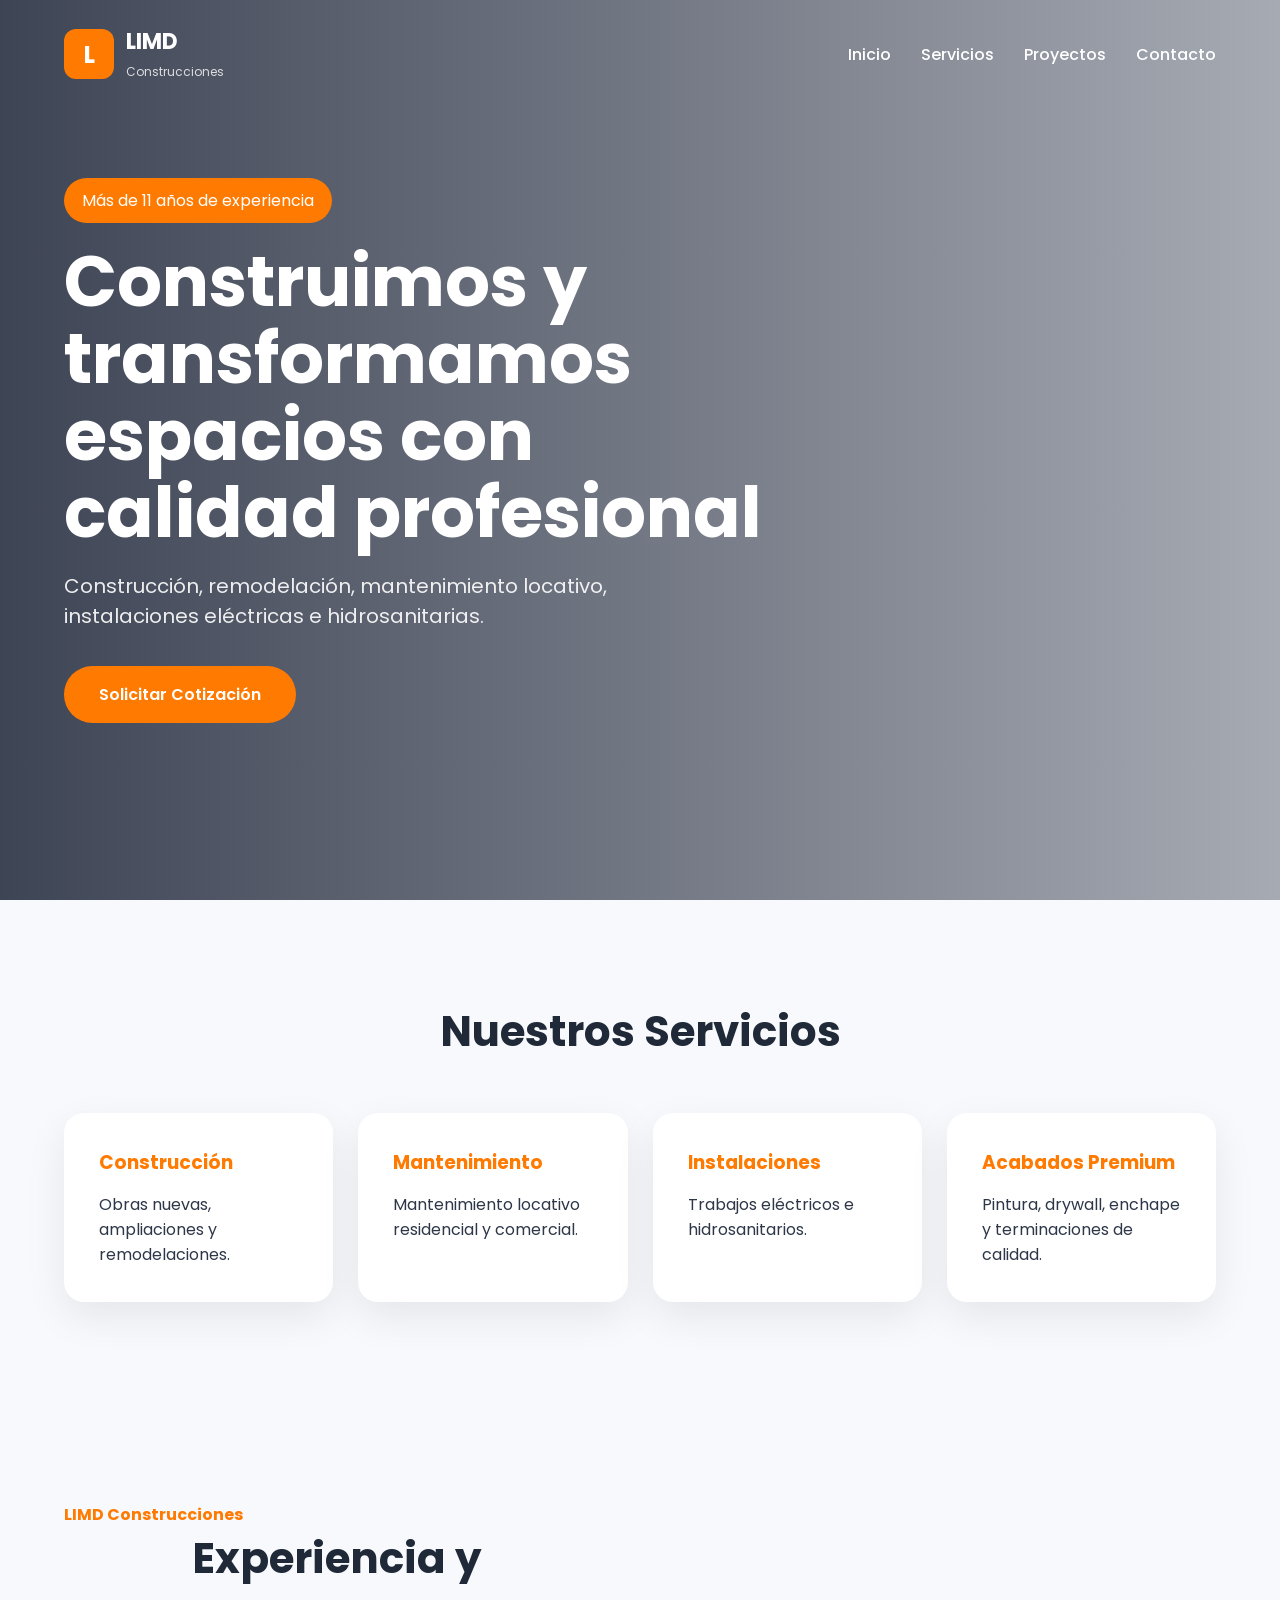
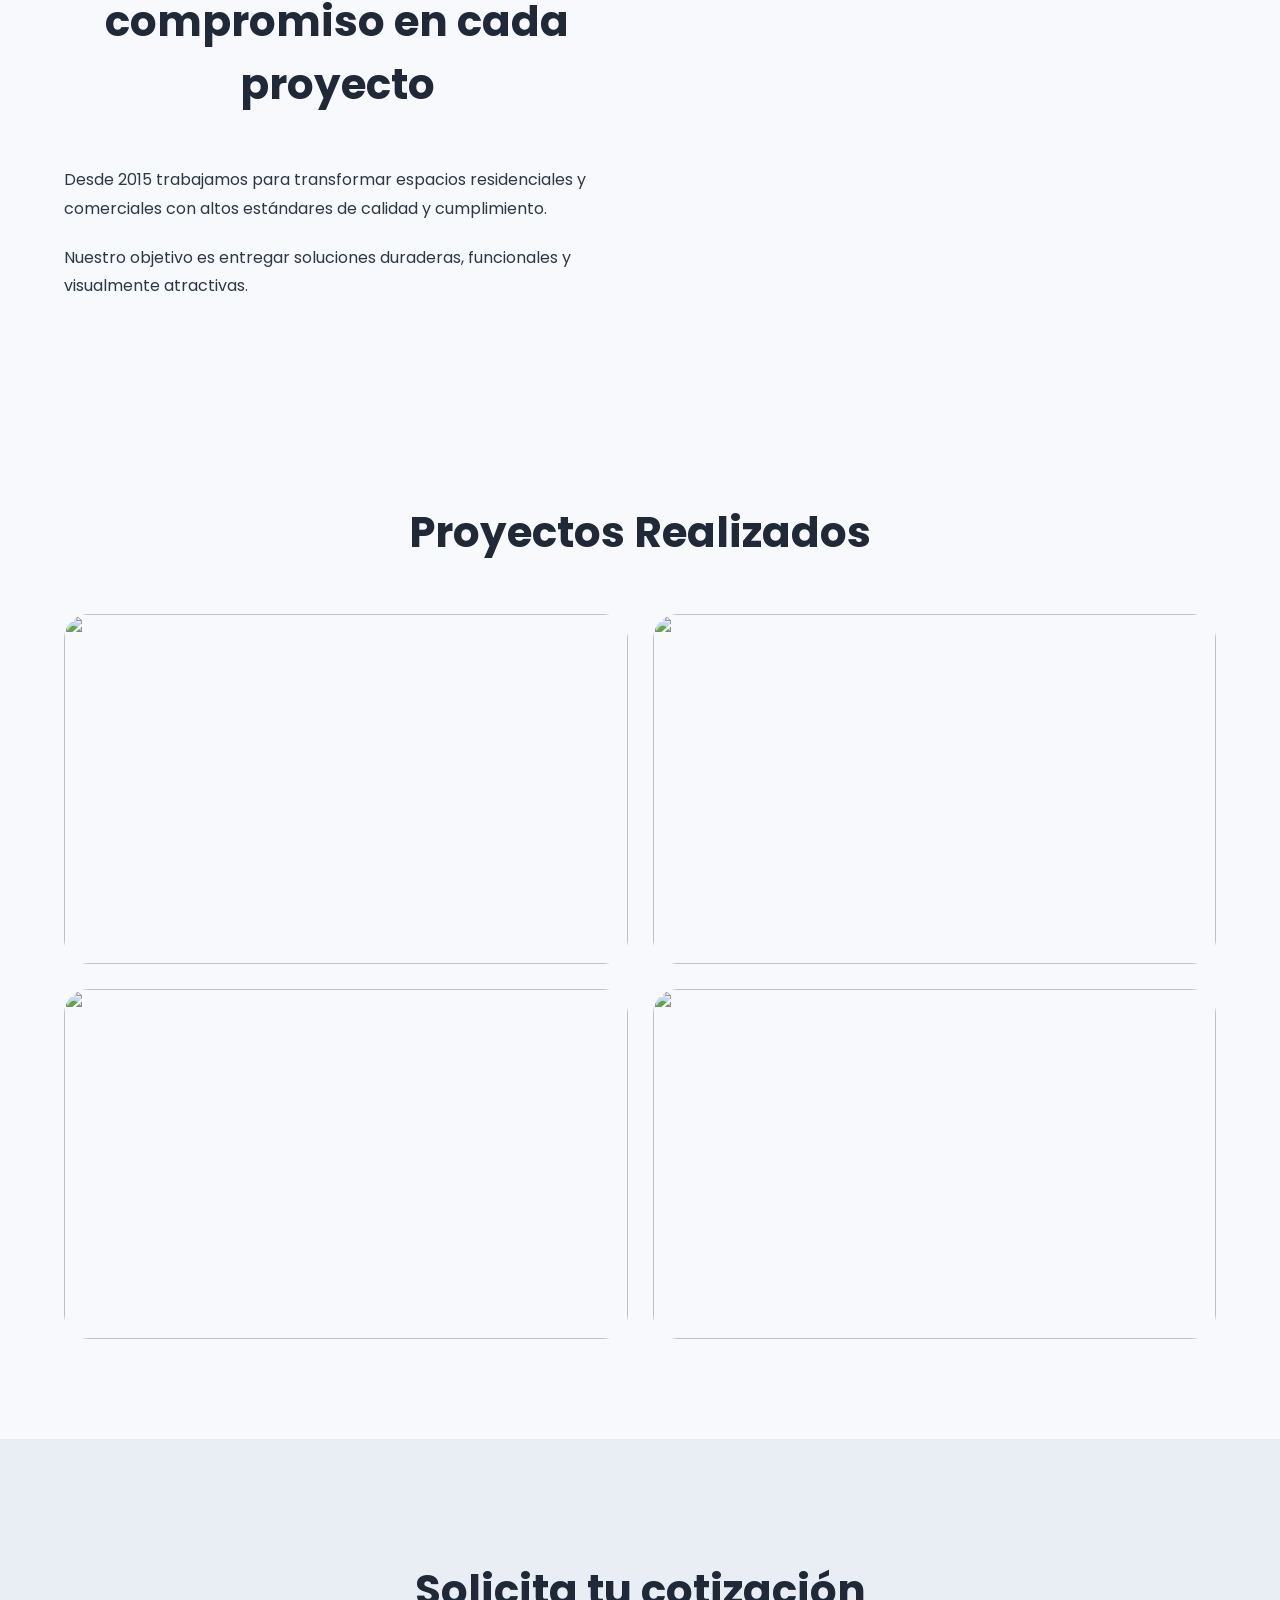
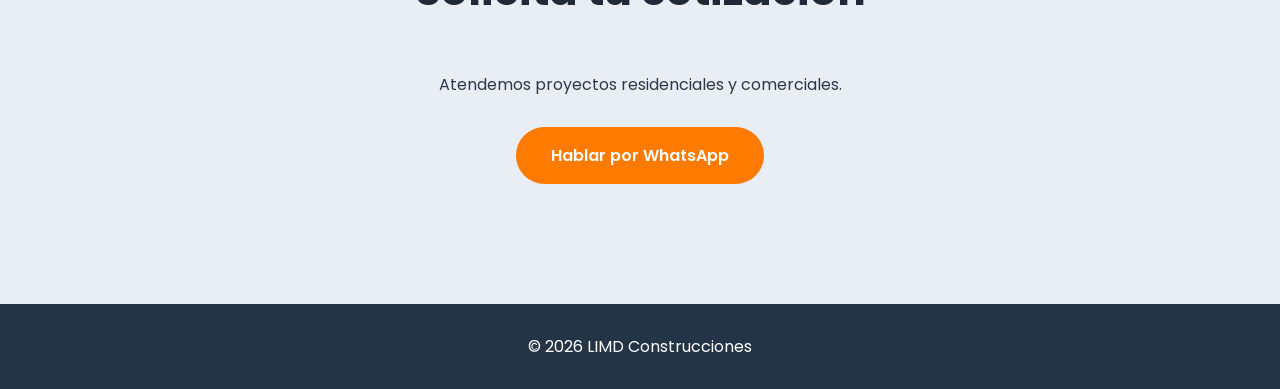
==== index.html @ 07c4c0ee "Actualizar index.html" ====
<!DOCTYPE html>
<html lang="es">
<head>
    <meta charset="UTF-8">
    <meta name="viewport" content="width=device-width, initial-scale=1.0">
    <title>LIMD Construcciones</title>

    <link rel="stylesheet" href="style.css">

    <link rel="preconnect" href="https://fonts.googleapis.com">
    <link href="https://fonts.googleapis.com/css2?family=Poppins:wght@300;400;500;600;700;800&display=swap" rel="stylesheet">
</head>

<body>

<header>
    <div class="container nav">

        <div class="logo">
            <div class="logo-icon">L</div>
            <div>
                <h3>LIMD</h3>
                <span>Construcciones</span>
            </div>
        </div>

        <nav>
            <a href="#inicio">Inicio</a>
            <a href="#servicios">Servicios</a>
            <a href="#proyectos">Proyectos</a>
            <a href="#contacto">Contacto</a>
        </nav>

    </div>
</header>

<section class="hero" id="inicio">

    <div class="overlay"></div>

    <div class="hero-content">

        <span class="badge">
            Más de 11 años de experiencia
        </span>

        <h1>
            Construimos y transformamos
            espacios con calidad profesional
        </h1>

        <p>
            Construcción, remodelación, mantenimiento locativo,
            instalaciones eléctricas e hidrosanitarias.
        </p>

        <div class="hero-buttons">
            <a href="https://wa.me/573138608226" class="btn">
                Solicitar Cotización
            </a>
        </div>

    </div>

</section>

<section class="services" id="servicios">

    <div class="container">

        <h2>Nuestros Servicios</h2>

        <div class="cards">

            <div class="card">
                <h3>Construcción</h3>
                <p>Obras nuevas, ampliaciones y remodelaciones.</p>
            </div>

            <div class="card">
                <h3>Mantenimiento</h3>
                <p>Mantenimiento locativo residencial y comercial.</p>
            </div>

            <div class="card">
                <h3>Instalaciones</h3>
                <p>Trabajos eléctricos e hidrosanitarios.</p>
            </div>

            <div class="card">
                <h3>Acabados Premium</h3>
                <p>Pintura, drywall, enchape y terminaciones de calidad.</p>
            </div>

        </div>

    </div>

</section>

<section class="about">

    <div class="container about-grid">

        <div>
            <span class="section-tag">LIMD Construcciones</span>

            <h2>Experiencia y compromiso en cada proyecto</h2>

            <p>
                Desde 2015 trabajamos para transformar espacios
                residenciales y comerciales con altos estándares
                de calidad y cumplimiento.
            </p>

            <p>
                Nuestro objetivo es entregar soluciones duraderas,
                funcionales y visualmente atractivas.
            </p>
        </div>

        <div class="about-image">
            <img src="https://images.unsplash.com/photo-1504307651254-35680f356dfd?q=80&w=1200" alt="">
        </div>

    </div>

</section>

<section class="gallery" id="proyectos">

    <div class="container">

        <h2>Proyectos Realizados</h2>

        <div class="gallery-grid">

            <img src="https://images.unsplash.com/photo-1512917774080-9991f1c4c750?q=80&w=1200">

            <img src="https://images.unsplash.com/photo-1600585154526-990dced4db0d?q=80&w=1200">

            <img src="https://images.unsplash.com/photo-1600607687939-ce8a6c25118c?q=80&w=1200">

            <img src="https://images.unsplash.com/photo-1600047509807-ba8f99dc2ddd?q=80&w=1200">

        </div>

    </div>

</section>

<section class="contact" id="contacto">

    <div class="container">

        <h2>Solicita tu cotización</h2>

        <p>Atendemos proyectos residenciales y comerciales.</p>

        <a href="https://wa.me/573138608226" class="btn">
            Hablar por WhatsApp
        </a>

    </div>

</section>

<footer>

    <div class="container">
        © 2026 LIMD Construcciones
    </div>

</footer>

</body>
</html>
---- style.css ----
*{
margin:0;
padding:0;
box-sizing:border-box;
font-family:'Poppins',sans-serif;
}

html{
scroll-behavior:smooth;
}

body{
background:#f7f9fc;
color:#2d3748;
}

.container{
width:90%;
max-width:1200px;
margin:auto;
}

header{
position:absolute;
width:100%;
top:0;
left:0;
z-index:1000;
padding:25px 0;
}

.nav{
display:flex;
justify-content:space-between;
align-items:center;
}

.logo{
display:flex;
align-items:center;
gap:12px;
color:white;
}

.logo-icon{
width:50px;
height:50px;
background:#ff7a00;
border-radius:12px;
display:flex;
align-items:center;
justify-content:center;
font-size:24px;
font-weight:700;
}

.logo h3{
font-size:22px;
}

.logo span{
font-size:12px;
opacity:.8;
}

nav{
display:flex;
gap:30px;
}

nav a{
color:white;
text-decoration:none;
font-weight:500;
}

.hero{
height:100vh;
background:url("https://images.unsplash.com/photo-1504307651254-35680f356dfd?q=80&w=1800");
background-size:cover;
background-position:center;
position:relative;
display:flex;
align-items:center;
}

.overlay{
position:absolute;
inset:0;
background:linear-gradient(
90deg,
rgba(15,23,42,.80),
rgba(15,23,42,.35)
);
}

.hero-content{
position:relative;
z-index:2;
width:90%;
max-width:1200px;
margin:auto;
color:white;
}

.badge{
background:#ff7a00;
padding:10px 18px;
border-radius:50px;
display:inline-block;
margin-bottom:20px;
}

.hero h1{
font-size:70px;
max-width:700px;
line-height:1.1;
margin-bottom:20px;
}

.hero p{
font-size:20px;
max-width:650px;
opacity:.9;
margin-bottom:35px;
}

.btn{
background:#ff7a00;
padding:16px 35px;
border-radius:50px;
text-decoration:none;
color:white;
font-weight:600;
display:inline-block;
transition:.3s;
}

.btn:hover{
transform:translateY(-3px);
}

.services,
.gallery,
.about{
padding:100px 0;
}

.services h2,
.gallery h2,
.about h2,
.contact h2{
font-size:42px;
text-align:center;
margin-bottom:50px;
color:#1f2937;
}

.cards{
display:grid;
grid-template-columns:repeat(4,1fr);
gap:25px;
}

.card{
background:white;
padding:35px;
border-radius:20px;
box-shadow:0 15px 40px rgba(0,0,0,.08);
}

.card h3{
margin-bottom:15px;
color:#ff7a00;
}

.about-grid{
display:grid;
grid-template-columns:1fr 1fr;
gap:60px;
align-items:center;
}

.section-tag{
color:#ff7a00;
font-weight:700;
}

.about p{
margin-top:20px;
line-height:1.8;
}

.about-image img{
width:100%;
border-radius:25px;
}

.gallery-grid{
display:grid;
grid-template-columns:repeat(2,1fr);
gap:25px;
}

.gallery-grid img{
width:100%;
height:350px;
object-fit:cover;
border-radius:25px;
}

.contact{
padding:120px 0;
background:#e9eef5;
text-align:center;
}

.contact p{
margin-bottom:30px;
}

footer{
background:#243447;
color:white;
padding:30px;
text-align:center;
}

@media(max-width:991px){

.hero h1{
font-size:48px;
}

.cards{
grid-template-columns:1fr 1fr;
}

.about-grid{
grid-template-columns:1fr;
}

}

@media(max-width:768px){

nav{
display:none;
}

.hero{
height:90vh;
}

.hero h1{
font-size:36px;
}

.hero p{
font-size:16px;
}

.cards{
grid-template-columns:1fr;
}

.gallery-grid{
grid-template-columns:1fr;
}

.gallery-grid img{
height:260px;
}

.services h2,
.gallery h2,
.about h2,
.contact h2{
font-size:30px;
}

}
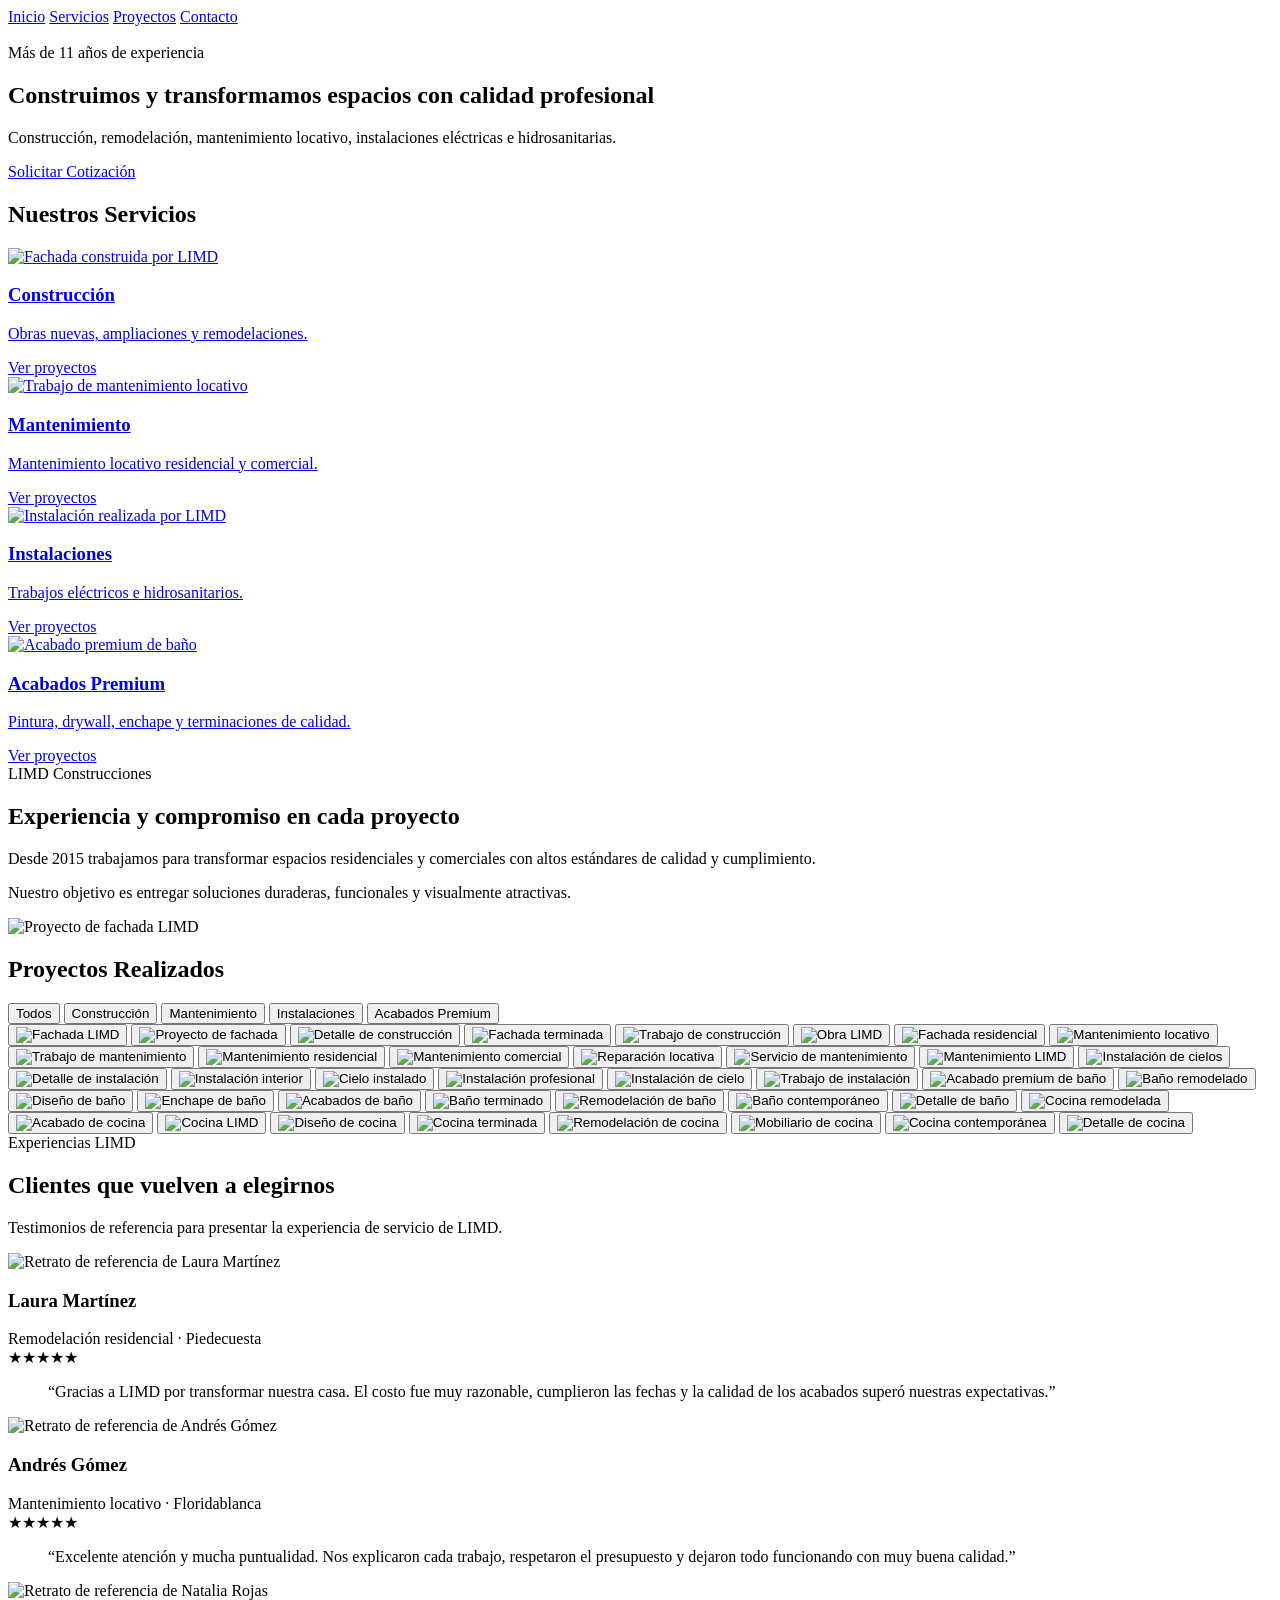
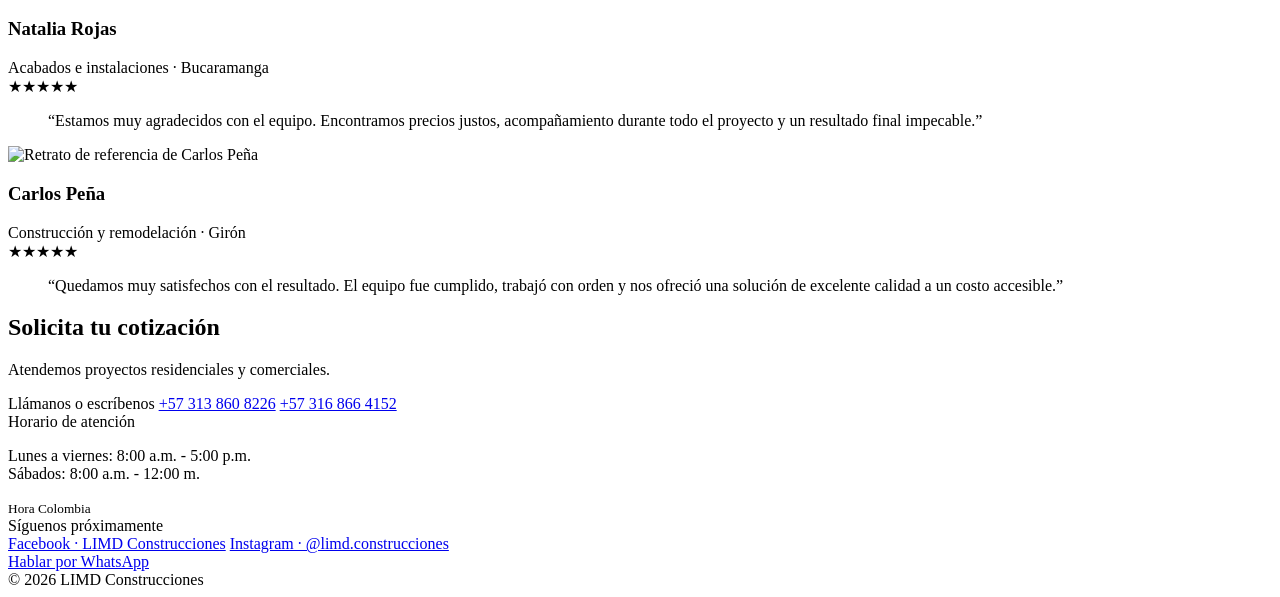
==== commit ef11083b: "Create index.html" ====
--- a/index.html
+++ b/index.html
@@ -16,14 +16,6 @@
 <header>
     <div class="container nav">
 
-        <div class="logo">
-            <div class="logo-icon">L</div>
-            <div>
-                <h3>LIMD</h3>
-                <span>Construcciones</span>
-            </div>
-        </div>
-
         <nav>
             <a href="#inicio">Inicio</a>
             <a href="#servicios">Servicios</a>
@@ -40,14 +32,15 @@
 
     <div class="hero-content">
 
+        <div class="hero-logo" aria-hidden="true">
+            <img src="assets/servicios/logo.png" alt="">
+        </div>
+
         <span class="badge">
             Más de 11 años de experiencia
         </span>
 
-        <h1>
-            Construimos y transformamos
-            espacios con calidad profesional
-        </h1>
+        <h1>Construimos y transformamos espacios con calidad profesional</h1>
 
         <p>
             Construcción, remodelación, mantenimiento locativo,
@@ -55,7 +48,7 @@
         </p>
 
         <div class="hero-buttons">
-            <a href="https://wa.me/573138608226" class="btn">
+            <a href="https://wa.me/573138608226" class="btn" target="_blank" rel="noopener noreferrer">
                 Solicitar Cotización
             </a>
         </div>
@@ -72,25 +65,41 @@
 
         <div class="cards">
 
-            <div class="card">
-                <h3>Construcción</h3>
-                <p>Obras nuevas, ampliaciones y remodelaciones.</p>
-            </div>
-
-            <div class="card">
-                <h3>Mantenimiento</h3>
-                <p>Mantenimiento locativo residencial y comercial.</p>
-            </div>
-
-            <div class="card">
-                <h3>Instalaciones</h3>
-                <p>Trabajos eléctricos e hidrosanitarios.</p>
-            </div>
-
-            <div class="card">
-                <h3>Acabados Premium</h3>
-                <p>Pintura, drywall, enchape y terminaciones de calidad.</p>
-            </div>
+            <a class="card service-card" href="#proyectos" data-filter="construccion">
+                <img src="assets/servicios/construccion/fachadas-1.jpeg" alt="Fachada construida por LIMD" loading="lazy">
+                <div class="service-card-content">
+                    <h3>Construcción</h3>
+                    <p>Obras nuevas, ampliaciones y remodelaciones.</p>
+                    <span>Ver proyectos</span>
+                </div>
+            </a>
+
+            <a class="card service-card" href="#proyectos" data-filter="mantenimiento">
+                <img src="assets/servicios/mantenimiento/instalaciones-1.jpeg" alt="Trabajo de mantenimiento locativo" loading="lazy">
+                <div class="service-card-content">
+                    <h3>Mantenimiento</h3>
+                    <p>Mantenimiento locativo residencial y comercial.</p>
+                    <span>Ver proyectos</span>
+                </div>
+            </a>
+
+            <a class="card service-card" href="#proyectos" data-filter="instalaciones">
+                <img src="assets/servicios/instalaciones/cielos-1.jpeg" alt="Instalación realizada por LIMD" loading="lazy">
+                <div class="service-card-content">
+                    <h3>Instalaciones</h3>
+                    <p>Trabajos eléctricos e hidrosanitarios.</p>
+                    <span>Ver proyectos</span>
+                </div>
+            </a>
+
+            <a class="card service-card" href="#proyectos" data-filter="acabados">
+                <img src="assets/servicios/acabados-premium/baño-1.jpeg" alt="Acabado premium de baño" loading="lazy">
+                <div class="service-card-content">
+                    <h3>Acabados Premium</h3>
+                    <p>Pintura, drywall, enchape y terminaciones de calidad.</p>
+                    <span>Ver proyectos</span>
+                </div>
+            </a>
 
         </div>
 
@@ -120,7 +129,7 @@
         </div>
 
         <div class="about-image">
-            <img src="https://images.unsplash.com/photo-1504307651254-35680f356dfd?q=80&w=1200" alt="">
+            <img src="assets/servicios/construccion/fachadas-5.jpeg" alt="Proyecto de fachada LIMD">
         </div>
 
     </div>
@@ -133,20 +142,184 @@
 
         <h2>Proyectos Realizados</h2>
 
+        <div class="gallery-filters" aria-label="Filtrar proyectos">
+            <button class="filter-button active" type="button" data-filter="todos">Todos</button>
+            <button class="filter-button" type="button" data-filter="construccion">Construcción</button>
+            <button class="filter-button" type="button" data-filter="mantenimiento">Mantenimiento</button>
+            <button class="filter-button" type="button" data-filter="instalaciones">Instalaciones</button>
+            <button class="filter-button" type="button" data-filter="acabados">Acabados Premium</button>
+        </div>
+
         <div class="gallery-grid">
-
-            <img src="https://images.unsplash.com/photo-1512917774080-9991f1c4c750?q=80&w=1200">
-
-            <img src="https://images.unsplash.com/photo-1600585154526-990dced4db0d?q=80&w=1200">
-
-            <img src="https://images.unsplash.com/photo-1600607687939-ce8a6c25118c?q=80&w=1200">
-
-            <img src="https://images.unsplash.com/photo-1600047509807-ba8f99dc2ddd?q=80&w=1200">
-
-        </div>
-
-    </div>
-
+            <button class="gallery-item" type="button" data-category="construccion" data-title="Construcción - Fachada"><img src="assets/servicios/construccion/fachadas-1.jpeg" alt="Fachada LIMD" loading="lazy"></button>
+            <button class="gallery-item" type="button" data-category="construccion" data-title="Construcción - Fachada"><img src="assets/servicios/construccion/fachadas-2.jpeg" alt="Proyecto de fachada" loading="lazy"></button>
+            <button class="gallery-item" type="button" data-category="construccion" data-title="Construcción - Fachada"><img src="assets/servicios/construccion/fachadas-3.jpeg" alt="Detalle de construcción" loading="lazy"></button>
+            <button class="gallery-item" type="button" data-category="construccion" data-title="Construcción - Fachada"><img src="assets/servicios/construccion/fachadas-4.jpeg" alt="Fachada terminada" loading="lazy"></button>
+            <button class="gallery-item" type="button" data-category="construccion" data-title="Construcción - Fachada"><img src="assets/servicios/construccion/fachadas-5.jpeg" alt="Trabajo de construcción" loading="lazy"></button>
+            <button class="gallery-item" type="button" data-category="construccion" data-title="Construcción - Fachada"><img src="assets/servicios/construccion/fachadas-6.jpeg" alt="Obra LIMD" loading="lazy"></button>
+            <button class="gallery-item" type="button" data-category="construccion" data-title="Construcción - Fachada"><img src="assets/servicios/construccion/fachadas-7.jpeg" alt="Fachada residencial" loading="lazy"></button>
+            <button class="gallery-item" type="button" data-category="mantenimiento" data-title="Mantenimiento locativo"><img src="assets/servicios/mantenimiento/instalaciones-1.jpeg" alt="Mantenimiento locativo" loading="lazy"></button>
+            <button class="gallery-item" type="button" data-category="mantenimiento" data-title="Mantenimiento locativo"><img src="assets/servicios/mantenimiento/instalaiones-2.jpeg" alt="Trabajo de mantenimiento" loading="lazy"></button>
+            <button class="gallery-item" type="button" data-category="mantenimiento" data-title="Mantenimiento locativo"><img src="assets/servicios/mantenimiento/instalaciones-3.jpeg" alt="Mantenimiento residencial" loading="lazy"></button>
+            <button class="gallery-item" type="button" data-category="mantenimiento" data-title="Mantenimiento locativo"><img src="assets/servicios/mantenimiento/instalaciones-4.jpeg" alt="Mantenimiento comercial" loading="lazy"></button>
+            <button class="gallery-item" type="button" data-category="mantenimiento" data-title="Mantenimiento locativo"><img src="assets/servicios/mantenimiento/instalaciones-5.jpeg" alt="Reparación locativa" loading="lazy"></button>
+            <button class="gallery-item" type="button" data-category="mantenimiento" data-title="Mantenimiento locativo"><img src="assets/servicios/mantenimiento/instalaciones-6.jpeg" alt="Servicio de mantenimiento" loading="lazy"></button>
+            <button class="gallery-item" type="button" data-category="mantenimiento" data-title="Mantenimiento locativo"><img src="assets/servicios/mantenimiento/instalaciones-7.jpeg" alt="Mantenimiento LIMD" loading="lazy"></button>
+            <button class="gallery-item" type="button" data-category="instalaciones" data-title="Instalaciones"><img src="assets/servicios/instalaciones/cielos-1.jpeg" alt="Instalación de cielos" loading="lazy"></button>
+            <button class="gallery-item" type="button" data-category="instalaciones" data-title="Instalaciones"><img src="assets/servicios/instalaciones/cielos-2.jpeg" alt="Detalle de instalación" loading="lazy"></button>
+            <button class="gallery-item" type="button" data-category="instalaciones" data-title="Instalaciones"><img src="assets/servicios/instalaciones/cielos-3.jpeg" alt="Instalación interior" loading="lazy"></button>
+            <button class="gallery-item" type="button" data-category="instalaciones" data-title="Instalaciones"><img src="assets/servicios/instalaciones/cielos-4.jpeg" alt="Cielo instalado" loading="lazy"></button>
+            <button class="gallery-item" type="button" data-category="instalaciones" data-title="Instalaciones"><img src="assets/servicios/instalaciones/cielos-5.jpeg" alt="Instalación profesional" loading="lazy"></button>
+            <button class="gallery-item" type="button" data-category="instalaciones" data-title="Instalaciones"><img src="assets/servicios/instalaciones/cielos-7.jpeg" alt="Instalación de cielo" loading="lazy"></button>
+            <button class="gallery-item" type="button" data-category="instalaciones" data-title="Instalaciones"><img src="assets/servicios/instalaciones/cielos.6.jpeg" alt="Trabajo de instalación" loading="lazy"></button>
+            <button class="gallery-item" type="button" data-category="acabados" data-title="Acabados Premium - Baño"><img src="assets/servicios/acabados-premium/baño-1.jpeg" alt="Acabado premium de baño" loading="lazy"></button>
+            <button class="gallery-item" type="button" data-category="acabados" data-title="Acabados Premium - Baño"><img src="assets/servicios/acabados-premium/baño-2.jpeg" alt="Baño remodelado" loading="lazy"></button>
+            <button class="gallery-item" type="button" data-category="acabados" data-title="Acabados Premium - Baño"><img src="assets/servicios/acabados-premium/baño-3.jpeg" alt="Diseño de baño" loading="lazy"></button>
+            <button class="gallery-item" type="button" data-category="acabados" data-title="Acabados Premium - Baño"><img src="assets/servicios/acabados-premium/baño-4.jpeg" alt="Enchape de baño" loading="lazy"></button>
+            <button class="gallery-item" type="button" data-category="acabados" data-title="Acabados Premium - Baño"><img src="assets/servicios/acabados-premium/baño-5.jpeg" alt="Acabados de baño" loading="lazy"></button>
+            <button class="gallery-item" type="button" data-category="acabados" data-title="Acabados Premium - Baño"><img src="assets/servicios/acabados-premium/baño-6.jpeg" alt="Baño terminado" loading="lazy"></button>
+            <button class="gallery-item" type="button" data-category="acabados" data-title="Acabados Premium - Baño"><img src="assets/servicios/acabados-premium/baño-7.jpeg" alt="Remodelación de baño" loading="lazy"></button>
+            <button class="gallery-item" type="button" data-category="acabados" data-title="Acabados Premium - Baño"><img src="assets/servicios/acabados-premium/baño-8.jpeg" alt="Baño contemporáneo" loading="lazy"></button>
+            <button class="gallery-item" type="button" data-category="acabados" data-title="Acabados Premium - Baño"><img src="assets/servicios/acabados-premium/baño-9.jpeg" alt="Detalle de baño" loading="lazy"></button>
+            <button class="gallery-item" type="button" data-category="acabados" data-title="Acabados Premium - Cocina"><img src="assets/servicios/acabados-premium/cocina-1.jpeg" alt="Cocina remodelada" loading="lazy"></button>
+            <button class="gallery-item" type="button" data-category="acabados" data-title="Acabados Premium - Cocina"><img src="assets/servicios/acabados-premium/cocina-2.jpeg" alt="Acabado de cocina" loading="lazy"></button>
+            <button class="gallery-item" type="button" data-category="acabados" data-title="Acabados Premium - Cocina"><img src="assets/servicios/acabados-premium/cocina-3.jpeg" alt="Cocina LIMD" loading="lazy"></button>
+            <button class="gallery-item" type="button" data-category="acabados" data-title="Acabados Premium - Cocina"><img src="assets/servicios/acabados-premium/cocina-4.jpeg" alt="Diseño de cocina" loading="lazy"></button>
+            <button class="gallery-item" type="button" data-category="acabados" data-title="Acabados Premium - Cocina"><img src="assets/servicios/acabados-premium/cocina-5.jpeg" alt="Cocina terminada" loading="lazy"></button>
+            <button class="gallery-item" type="button" data-category="acabados" data-title="Acabados Premium - Cocina"><img src="assets/servicios/acabados-premium/cocina-6.jpeg" alt="Remodelación de cocina" loading="lazy"></button>
+            <button class="gallery-item" type="button" data-category="acabados" data-title="Acabados Premium - Cocina"><img src="assets/servicios/acabados-premium/cocina-7.jpeg" alt="Mobiliario de cocina" loading="lazy"></button>
+            <button class="gallery-item" type="button" data-category="acabados" data-title="Acabados Premium - Cocina"><img src="assets/servicios/acabados-premium/cocina-8.jpeg" alt="Cocina contemporánea" loading="lazy"></button>
+            <button class="gallery-item" type="button" data-category="acabados" data-title="Acabados Premium - Cocina"><img src="assets/servicios/acabados-premium/cocina-9.jpeg" alt="Detalle de cocina" loading="lazy"></button>
+        </div>
+
+    </div>
+
+</section>
+
+<div class="lightbox" role="dialog" aria-modal="true" aria-label="Imagen ampliada" hidden>
+    <button class="lightbox-close" type="button" aria-label="Cerrar imagen">&times;</button>
+    <button class="lightbox-arrow lightbox-prev" type="button" aria-label="Imagen anterior">&#10094;</button>
+    <figure>
+        <img class="lightbox-image" src="" alt="">
+        <figcaption></figcaption>
+    </figure>
+    <button class="lightbox-arrow lightbox-next" type="button" aria-label="Siguiente imagen">&#10095;</button>
+</div>
+
+<script>
+    const filterButtons = document.querySelectorAll('.filter-button');
+    const galleryItems = [...document.querySelectorAll('.gallery-item')];
+    const lightbox = document.querySelector('.lightbox');
+    const lightboxImage = document.querySelector('.lightbox-image');
+    const lightboxCaption = document.querySelector('.lightbox figcaption');
+    let visibleItems = galleryItems;
+    let currentIndex = 0;
+
+    function updateGallery(filter) {
+        visibleItems = galleryItems.filter(item => filter === 'todos' || item.dataset.category === filter);
+        galleryItems.forEach(item => item.hidden = !visibleItems.includes(item));
+    }
+
+    function showImage(index) {
+        currentIndex = (index + visibleItems.length) % visibleItems.length;
+        const item = visibleItems[currentIndex];
+        const image = item.querySelector('img');
+        lightboxImage.src = image.src;
+        lightboxImage.alt = image.alt;
+        lightboxCaption.textContent = item.dataset.title;
+    }
+
+    filterButtons.forEach(button => button.addEventListener('click', () => {
+        filterButtons.forEach(currentButton => currentButton.classList.remove('active'));
+        button.classList.add('active');
+        updateGallery(button.dataset.filter);
+    }));
+
+    galleryItems.forEach(item => item.addEventListener('click', () => {
+        showImage(visibleItems.indexOf(item));
+        lightbox.hidden = false;
+        document.body.classList.add('lightbox-open');
+    }));
+
+    document.querySelector('.lightbox-close').addEventListener('click', closeLightbox);
+    document.querySelector('.lightbox-prev').addEventListener('click', () => showImage(currentIndex - 1));
+    document.querySelector('.lightbox-next').addEventListener('click', () => showImage(currentIndex + 1));
+    lightbox.addEventListener('click', event => { if (event.target === lightbox) closeLightbox(); });
+    document.addEventListener('keydown', event => {
+        if (lightbox.hidden) return;
+        if (event.key === 'Escape') closeLightbox();
+        if (event.key === 'ArrowLeft') showImage(currentIndex - 1);
+        if (event.key === 'ArrowRight') showImage(currentIndex + 1);
+    });
+
+    function closeLightbox() {
+        lightbox.hidden = true;
+        document.body.classList.remove('lightbox-open');
+    }
+
+    document.querySelectorAll('.service-card').forEach(card => card.addEventListener('click', () => {
+        document.querySelector(`[data-filter="${card.dataset.filter}"]`).click();
+    }));
+</script>
+
+<section class="testimonials" id="testimonios">
+    <div class="container">
+        <div class="section-heading">
+            <span class="section-tag">Experiencias LIMD</span>
+            <h2>Clientes que vuelven a elegirnos</h2>
+            <p>Testimonios de referencia para presentar la experiencia de servicio de LIMD.</p>
+        </div>
+
+        <div class="testimonial-grid">
+            <article class="testimonial-card">
+                <div class="testimonial-person">
+                    <img src="https://images.unsplash.com/photo-1494790108377-be9c29b29330?auto=format&fit=crop&w=160&q=80" alt="Retrato de referencia de Laura Martínez" loading="lazy">
+                    <div>
+                        <h3>Laura Martínez</h3>
+                        <span>Remodelación residencial · Piedecuesta</span>
+                    </div>
+                </div>
+                <div class="stars" aria-label="5 de 5 estrellas">★★★★★</div>
+                <blockquote>“Gracias a LIMD por transformar nuestra casa. El costo fue muy razonable, cumplieron las fechas y la calidad de los acabados superó nuestras expectativas.”</blockquote>
+            </article>
+
+            <article class="testimonial-card">
+                <div class="testimonial-person">
+                    <img src="https://images.unsplash.com/photo-1500648767791-00dcc994a43e?auto=format&fit=crop&w=160&q=80" alt="Retrato de referencia de Andrés Gómez" loading="lazy">
+                    <div>
+                        <h3>Andrés Gómez</h3>
+                        <span>Mantenimiento locativo · Floridablanca</span>
+                    </div>
+                </div>
+                <div class="stars" aria-label="5 de 5 estrellas">★★★★★</div>
+                <blockquote>“Excelente atención y mucha puntualidad. Nos explicaron cada trabajo, respetaron el presupuesto y dejaron todo funcionando con muy buena calidad.”</blockquote>
+            </article>
+
+            <article class="testimonial-card">
+                <div class="testimonial-person">
+                    <img src="https://images.unsplash.com/photo-1534528741775-53994a69daeb?auto=format&fit=crop&w=160&q=80" alt="Retrato de referencia de Natalia Rojas" loading="lazy">
+                    <div>
+                        <h3>Natalia Rojas</h3>
+                        <span>Acabados e instalaciones · Bucaramanga</span>
+                    </div>
+                </div>
+                <div class="stars" aria-label="5 de 5 estrellas">★★★★★</div>
+                <blockquote>“Estamos muy agradecidos con el equipo. Encontramos precios justos, acompañamiento durante todo el proyecto y un resultado final impecable.”</blockquote>
+            </article>
+
+            <article class="testimonial-card">
+                <div class="testimonial-person">
+                    <img src="https://images.unsplash.com/photo-1506794778202-cad84cf45f1d?auto=format&fit=crop&w=160&q=80" alt="Retrato de referencia de Carlos Peña" loading="lazy">
+                    <div>
+                        <h3>Carlos Peña</h3>
+                        <span>Construcción y remodelación · Girón</span>
+                    </div>
+                </div>
+                <div class="stars" aria-label="5 de 5 estrellas">★★★★★</div>
+                <blockquote>“Quedamos muy satisfechos con el resultado. El equipo fue cumplido, trabajó con orden y nos ofreció una solución de excelente calidad a un costo accesible.”</blockquote>
+            </article>
+        </div>
+    </div>
 </section>
 
 <section class="contact" id="contacto">
@@ -157,7 +330,27 @@
 
         <p>Atendemos proyectos residenciales y comerciales.</p>
 
-        <a href="https://wa.me/573138608226" class="btn">
+        <div class="contact-details">
+            <div class="contact-detail">
+                <span class="contact-label">Llámanos o escríbenos</span>
+                <a href="tel:+573138608226">+57 313 860 8226</a>
+                <a href="tel:+573168664152">+57 316 866 4152</a>
+            </div>
+            <div class="contact-detail">
+                <span class="contact-label">Horario de atención</span>
+                <p>Lunes a viernes: 8:00 a.m. - 5:00 p.m.<br>Sábados: 8:00 a.m. - 12:00 m.</p>
+                <small>Hora Colombia</small>
+            </div>
+            <div class="contact-detail">
+                <span class="contact-label">Síguenos próximamente</span>
+                <div class="social-links">
+                    <a href="https://www.facebook.com/limd.construcciones" target="_blank" rel="noopener noreferrer">Facebook · LIMD Construcciones</a>
+                    <a href="https://www.instagram.com/limd.construcciones" target="_blank" rel="noopener noreferrer">Instagram · @limd.construcciones</a>
+                </div>
+            </div>
+        </div>
+
+        <a href="https://wa.me/573138608226" class="btn" target="_blank" rel="noopener noreferrer">
             Hablar por WhatsApp
         </a>
 
@@ -174,4 +367,4 @@
 </footer>
 
 </body>
-</html>+</html>
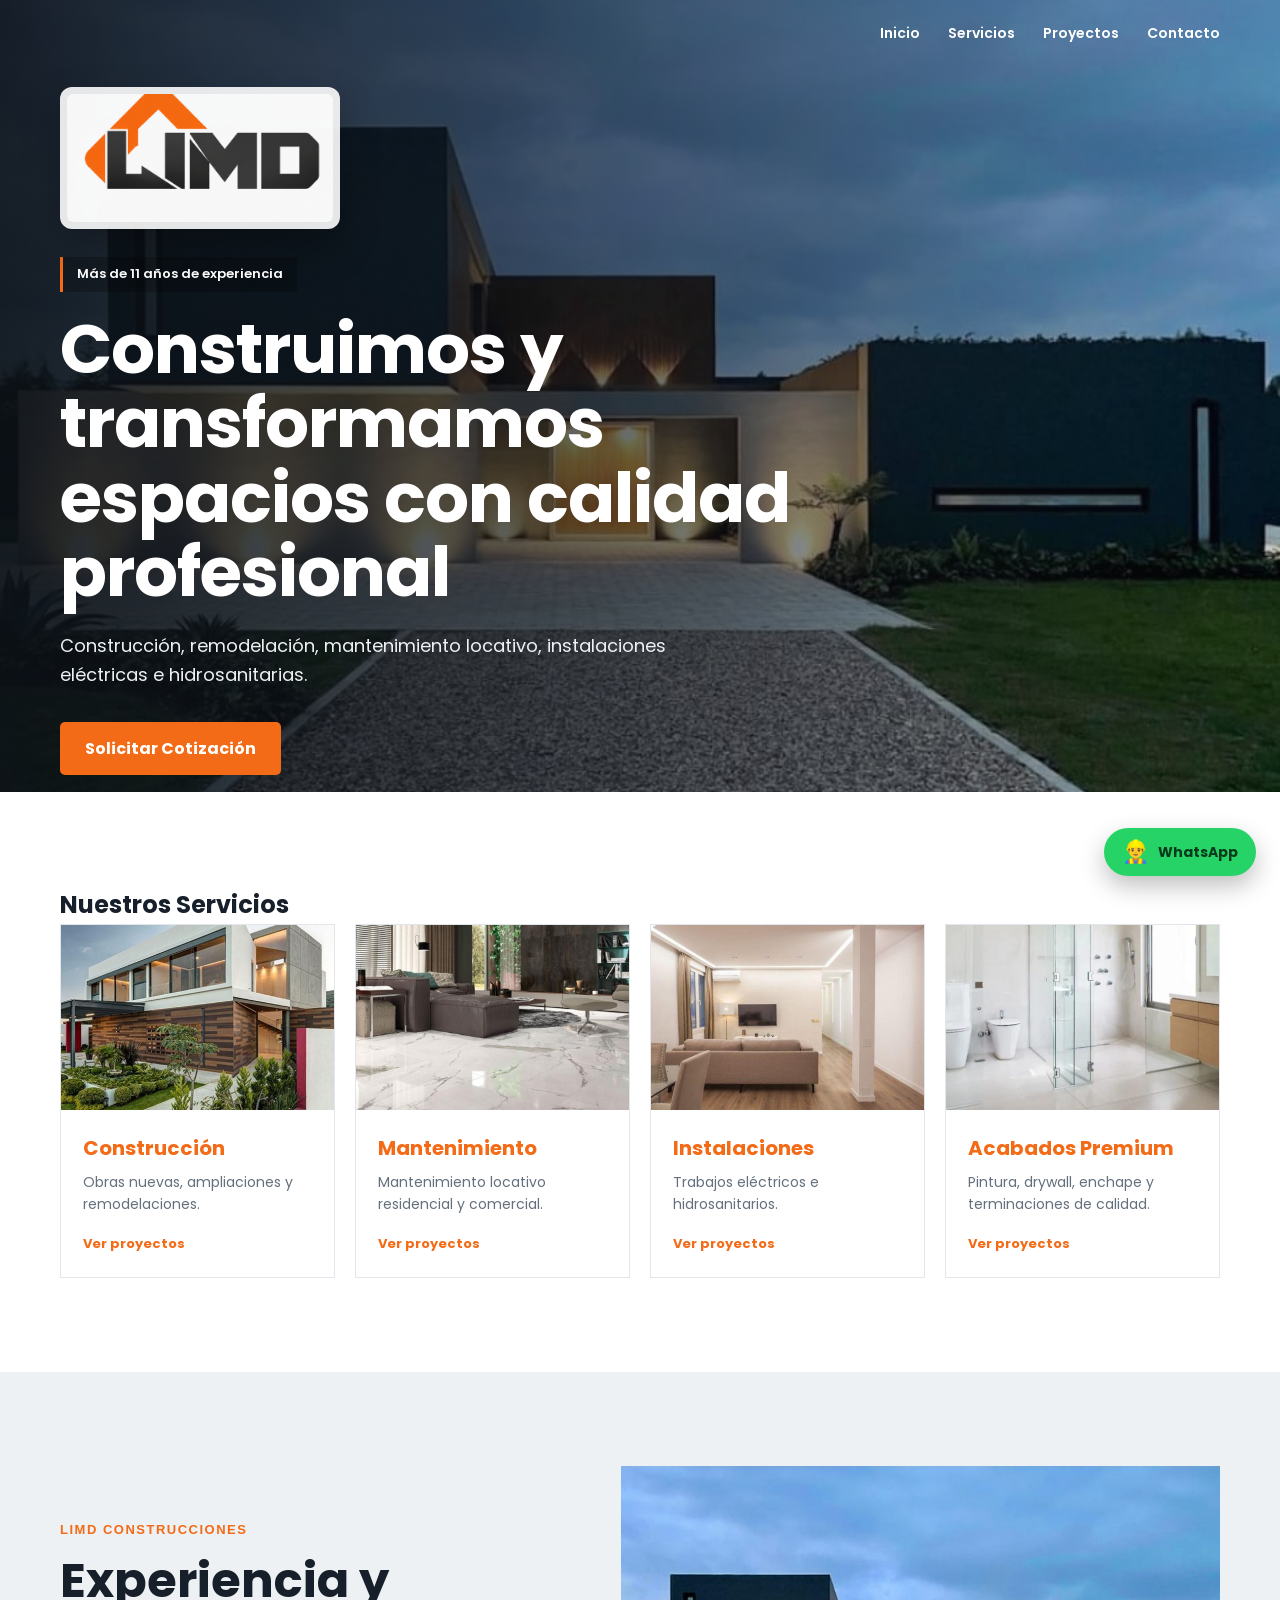
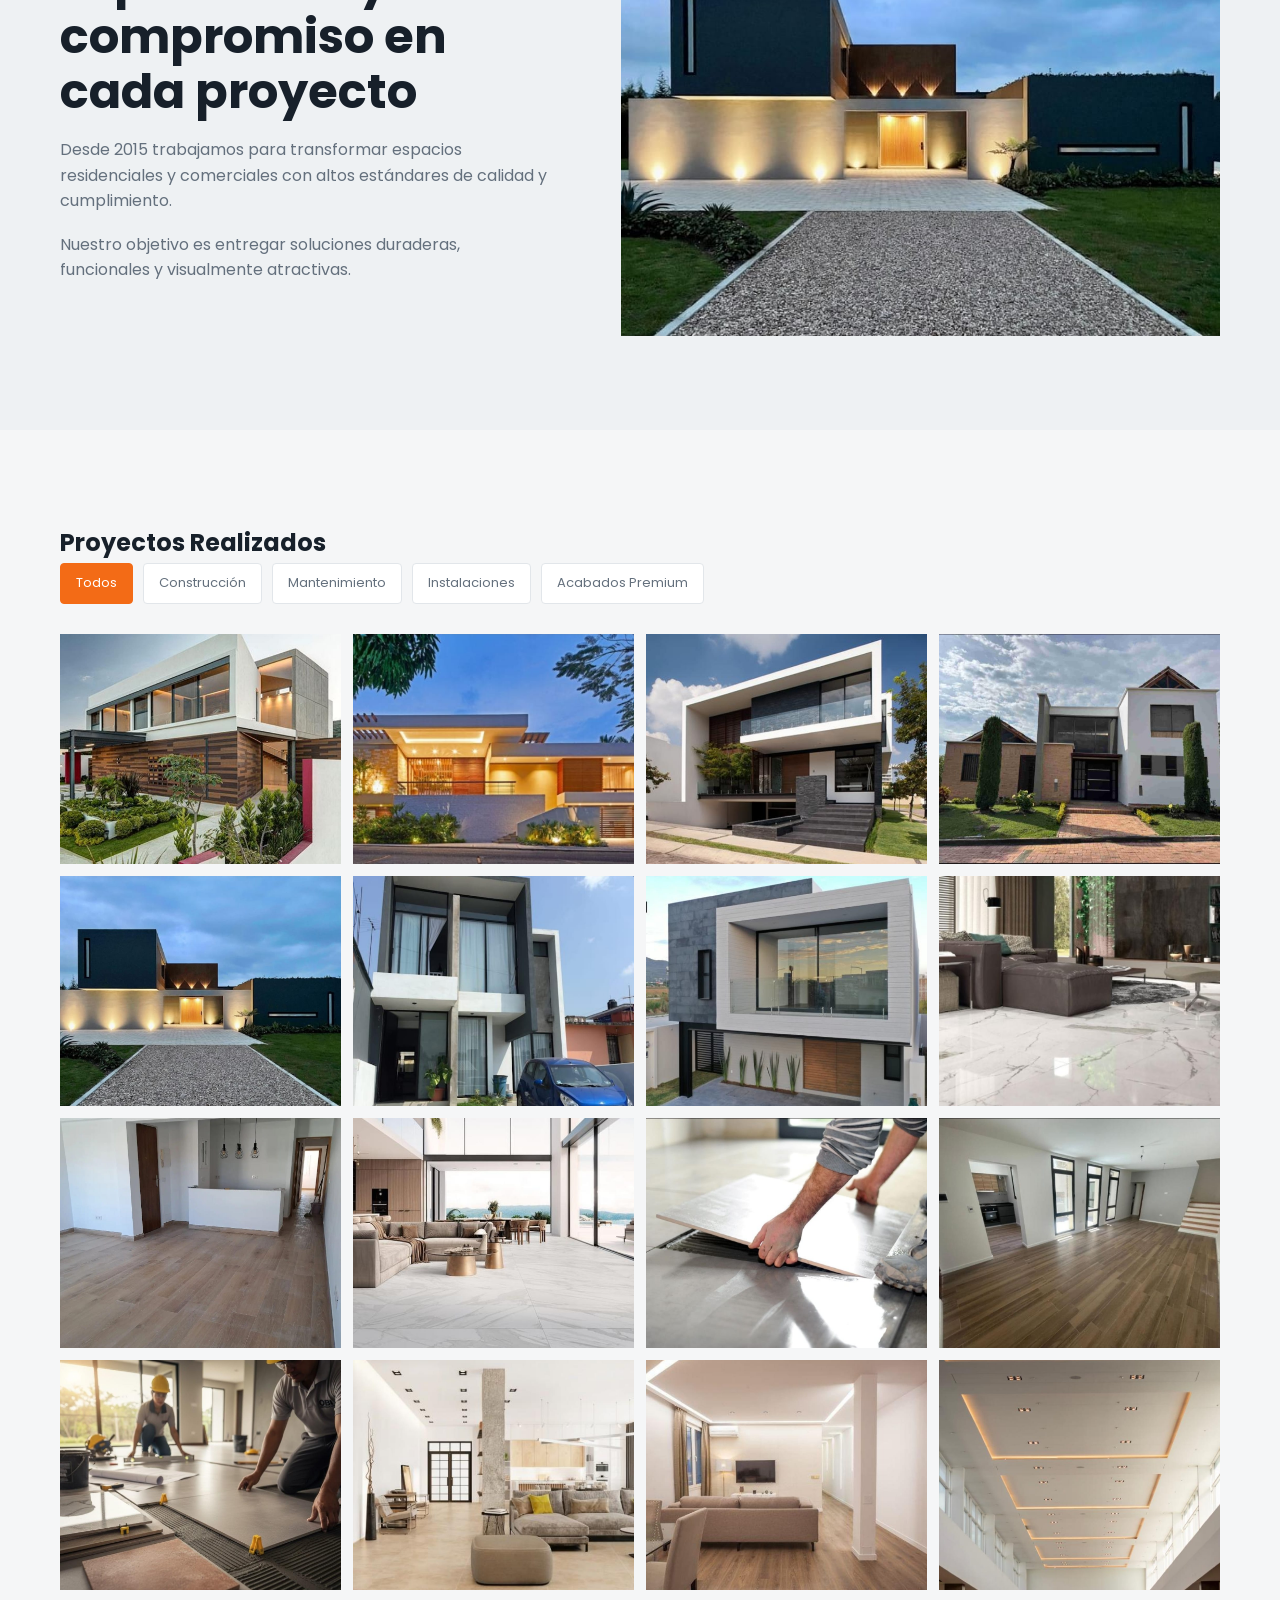
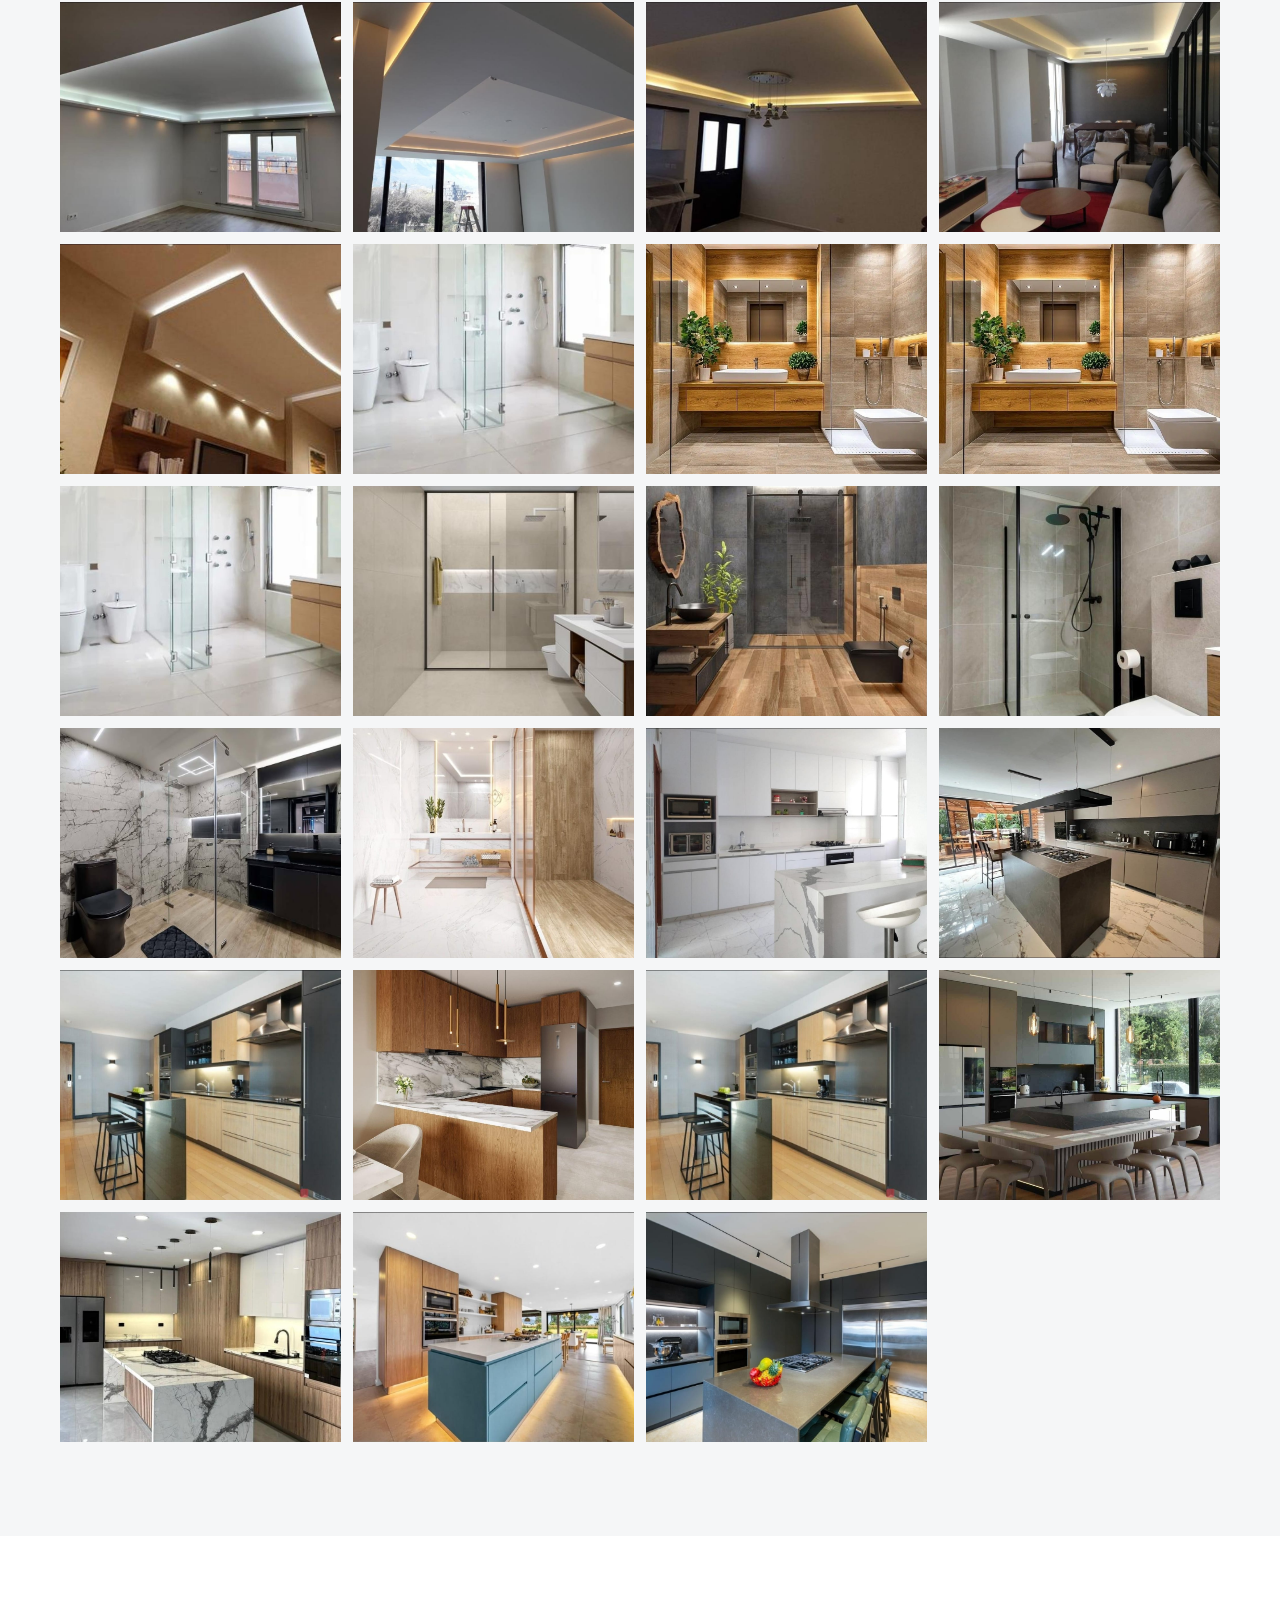
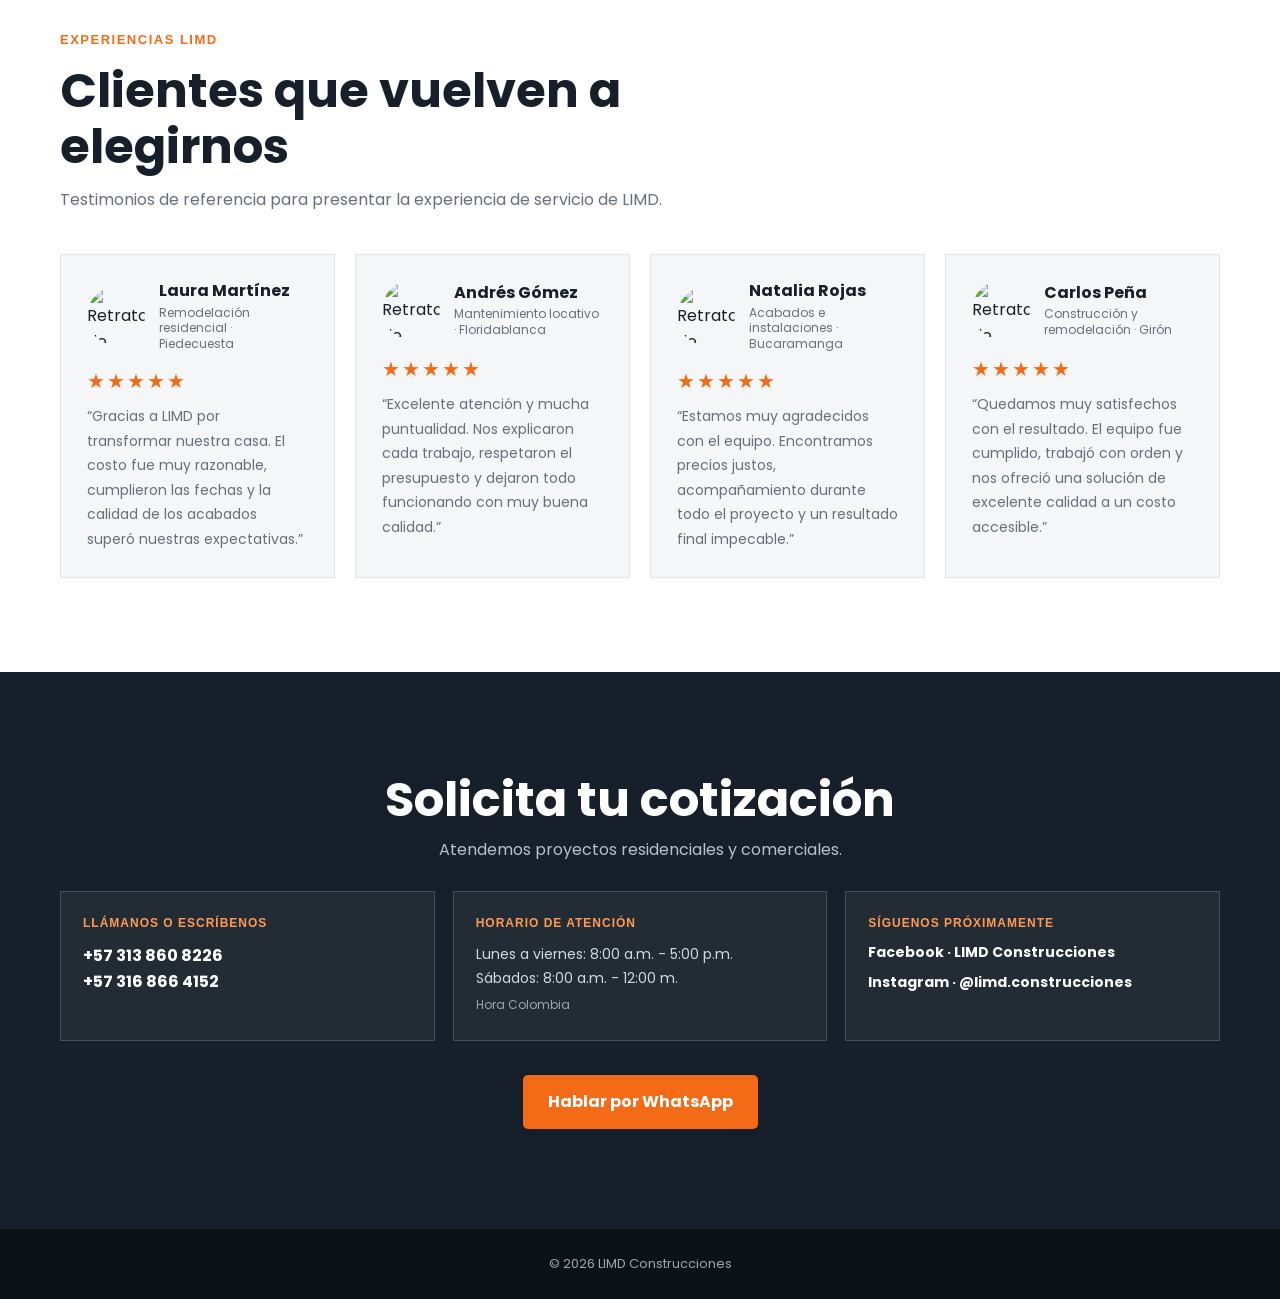
==== commit 5af5c169: "Update index.html" ====
--- a/index.html
+++ b/index.html
@@ -358,6 +358,11 @@
 
 </section>
 
+<a class="whatsapp-float" href="https://wa.me/573138608226" target="_blank" rel="noopener noreferrer" aria-label="Contactar a LIMD por WhatsApp">
+    <span aria-hidden="true">👷‍♂️</span>
+    <strong>WhatsApp</strong>
+</a>
+
 <footer>
 
     <div class="container">
--- a/style.css
+++ b/style.css
@@ -0,0 +1,95 @@
+:root{--ink:#17202a;--muted:#64707d;--paper:#f5f6f7;--white:#fff;--orange:#f36b16;--orange-dark:#c9500d;--line:#e2e6ea;}
+*{box-sizing:border-box;margin:0;padding:0;}
+html{scroll-behavior:smooth;}
+body{background:var(--paper);color:var(--ink);font-family:'Poppins',sans-serif;line-height:1.6;overflow-x:hidden;}
+body.lightbox-open{overflow:hidden;}
+.container{width:min(1160px,calc(100% - 40px));margin:auto;}
+header{position:absolute;inset:0 0 auto;z-index:10;padding:22px 0;color:var(--white);}
+.nav{display:flex;align-items:center;justify-content:flex-end;gap:28px;}
+.logo{display:flex;align-items:center;gap:12px;color:var(--white);text-decoration:none;min-width:0;}
+.logo img{width:184px;height:96px;flex-shrink:0;object-fit:cover;object-position:center;padding:0;background:#fff;border-radius:10px;box-shadow:0 12px 28px rgba(0,0,0,.22);}
+.logo-fallback{display:flex;flex-direction:column;line-height:1.1;}
+.logo-fallback strong{font-size:28px;letter-spacing:2px;}
+.logo-fallback span{font-size:10px;color:#ff9a52;letter-spacing:.8px;text-transform:uppercase;}
+nav{display:flex;gap:28px;align-items:center;}
+nav a{color:var(--white);text-decoration:none;font-size:14px;font-weight:600;}
+nav a:hover{color:#ff9a52;}
+.hero{min-height:700px;height:88vh;position:relative;display:flex;align-items:center;background:url('assets/servicios/construccion/fachadas-5.jpeg') center/cover;}
+.overlay{position:absolute;inset:0;background:linear-gradient(90deg,rgba(12,17,23,.92) 0%,rgba(12,17,23,.62) 48%,rgba(12,17,23,.2) 100%);}
+.hero-content{position:relative;z-index:1;width:min(1160px,calc(100% - 40px));margin:auto;color:var(--white);padding-top:70px;}
+.hero-logo{position:relative;top:auto;left:auto;width:280px;height:142px;margin:0 0 28px;overflow:hidden;background:rgba(255,255,255,.68);border:7px solid rgba(255,255,255,.68);border-radius:12px;box-shadow:0 18px 38px rgba(0,0,0,.3);backdrop-filter:blur(7px);}
+.hero-logo img{display:block;width:100%;height:100%;object-fit:cover;object-position:center;mix-blend-mode:multiply;opacity:.93;}
+.badge{display:inline-block;margin-bottom:20px;padding:7px 14px;border-left:3px solid var(--orange);background:rgba(0,0,0,.25);font-size:13px;font-weight:600;}
+.hero h1{max-width:730px;font-size:clamp(38px,5.4vw,72px);line-height:1.08;letter-spacing:-1px;margin-bottom:22px;}
+.hero p{max-width:610px;margin-bottom:32px;font-size:18px;color:#eef1f3;}
+.btn{display:inline-block;padding:14px 25px;background:var(--orange);color:var(--white);text-decoration:none;font-weight:700;border-radius:5px;transition:background .25s,transform .25s;}
+.btn:hover{background:var(--orange-dark);transform:translateY(-2px);}
+.btn:focus-visible,nav a:focus-visible,.filter-button:focus-visible,.gallery-item:focus-visible,.lightbox button:focus-visible{outline:3px solid #ffc06e;outline-offset:4px;}
+.services,.gallery,.about{padding:94px 0;}
+.services{background:var(--white);}
+.section-heading{max-width:620px;margin-bottom:42px;}
+.section-heading h2,.about h2,.contact h2{font-size:clamp(30px,4vw,48px);line-height:1.15;margin-bottom:13px;}
+.section-heading p{color:var(--muted);}
+.cards{display:grid;grid-template-columns:repeat(4,1fr);gap:20px;}
+.card{display:block;background:var(--white);border:1px solid var(--line);text-decoration:none;color:inherit;overflow:hidden;transition:transform .25s,box-shadow .25s;}
+.card:hover{transform:translateY(-5px);box-shadow:0 18px 38px rgba(23,32,42,.12);}
+.service-card img{display:block;width:100%;height:185px;object-fit:cover;}
+.service-card-content{padding:22px;}
+.service-card h3{margin-bottom:8px;color:var(--orange);font-size:20px;}
+.service-card p{color:var(--muted);font-size:14px;line-height:1.55;}
+.service-card span{display:inline-block;margin-top:18px;color:var(--orange);font-size:13px;font-weight:700;}
+.about{background:#eef1f3;}
+.about-grid{display:grid;grid-template-columns:.9fr 1.1fr;align-items:center;gap:70px;}
+.section-tag{display:block;margin-bottom:13px;color:var(--orange);font-size:13px;font-weight:800;letter-spacing:1.5px;text-transform:uppercase;}
+.about h2{max-width:500px;}
+.about p{max-width:520px;margin-top:18px;color:var(--muted);}
+.about-image img{display:block;width:100%;height:470px;object-fit:cover;}
+.gallery{background:var(--paper);}
+.gallery-filters{display:flex;flex-wrap:wrap;gap:10px;margin-bottom:30px;}
+.filter-button{border:1px solid var(--line);padding:9px 15px;background:var(--white);color:var(--muted);font:inherit;font-size:13px;cursor:pointer;border-radius:4px;transition:.2s;}
+.filter-button:hover,.filter-button.active{border-color:var(--orange);background:var(--orange);color:var(--white);}
+.gallery-grid{display:grid;grid-template-columns:repeat(4,1fr);gap:12px;}
+.gallery-item{height:230px;border:0;padding:0;background:transparent;overflow:hidden;cursor:zoom-in;}
+.gallery-item img{display:block;width:100%;height:100%;object-fit:cover;transition:transform .4s;}
+.gallery-item:hover img{transform:scale(1.06);}
+.gallery-item[hidden]{display:none;}
+.lightbox[hidden]{display:none;}
+.lightbox{position:fixed;inset:0;z-index:100;display:flex;align-items:center;justify-content:center;padding:36px 80px;background:rgba(8,11,14,.96);}
+.lightbox figure{max-width:min(1000px,86vw);margin:0;text-align:center;}
+.lightbox-image{display:block;max-width:100%;max-height:80vh;object-fit:contain;}
+.lightbox figcaption{margin-top:12px;color:var(--white);font-size:14px;}
+.lightbox button{border:0;color:var(--white);background:rgba(255,255,255,.12);cursor:pointer;}
+.lightbox-close,.lightbox-arrow{position:absolute;width:46px;height:46px;border-radius:50%;}
+.lightbox-close{top:22px;right:26px;font-size:28px;}
+.lightbox-arrow{top:50%;font-size:22px;transform:translateY(-50%);}
+.lightbox-prev{left:24px;}.lightbox-next{right:24px;}
+.contact{padding:100px 0;background:var(--ink);color:var(--white);text-align:center;}
+.contact-logo{width:210px;height:108px;margin:0 auto 28px;overflow:hidden;background:#fff;border:5px solid #fff;border-radius:10px;}
+.contact-logo img{display:block;width:100%;height:100%;object-fit:cover;object-position:center;}
+.contact h2{margin-bottom:10px;}.contact p{margin-bottom:28px;color:#b9c1c8;}
+.contact-details{display:grid;grid-template-columns:repeat(3,1fr);gap:18px;margin:0 auto 34px;text-align:left;}
+.contact-detail{min-height:150px;padding:22px;border:1px solid rgba(255,255,255,.16);background:rgba(255,255,255,.05);}
+.contact-label{display:block;margin-bottom:10px;color:#ff9a52;font-size:12px;font-weight:800;letter-spacing:1px;text-transform:uppercase;}
+.contact-detail a{display:block;color:var(--white);font-weight:700;text-decoration:none;}
+.contact-detail a:hover{color:#ff9a52;}
+.contact-detail p{margin:0;color:#d2d8dd;font-size:14px;line-height:1.7;}
+.contact-detail small{color:#9da6af;font-size:12px;}
+.social-links{display:flex;flex-direction:column;gap:10px;}
+.social-links a{font-size:14px;line-height:1.4;}
+.testimonials{padding:94px 0;background:var(--white);}
+.testimonial-grid{display:grid;grid-template-columns:repeat(4,1fr);gap:20px;}
+.testimonial-card{padding:26px;background:var(--paper);border:1px solid var(--line);}
+.testimonial-person{display:flex;align-items:center;gap:14px;}
+.testimonial-person img{width:58px;height:58px;border-radius:50%;object-fit:cover;}
+.testimonial-person h3{font-size:16px;line-height:1.2;}
+.testimonial-person span{display:block;margin-top:4px;color:var(--muted);font-size:12px;line-height:1.3;}
+.stars{margin:20px 0 13px;color:var(--orange);font-size:20px;letter-spacing:2px;line-height:1;}
+.testimonial-card blockquote{color:var(--muted);font-size:14px;line-height:1.75;}
+.whatsapp-float{position:fixed;right:24px;bottom:24px;z-index:90;display:flex;align-items:center;gap:9px;padding:13px 18px;border-radius:999px;background:#25d366;color:#073b1b;text-decoration:none;box-shadow:0 10px 25px rgba(0,0,0,.25);transition:transform .25s,background .25s;}
+.whatsapp-float:hover{background:#1fbd5b;transform:translateY(-3px);}
+.whatsapp-float span{font-size:22px;line-height:1;}
+.whatsapp-float strong{font-size:14px;}
+footer{padding:25px;background:#0d1217;color:#9da6af;text-align:center;font-size:13px;}
+@media(max-width:980px){.cards{grid-template-columns:repeat(2,1fr);}.gallery-grid{grid-template-columns:repeat(3,1fr);}.about-grid{gap:38px;}.about-image img{height:380px;}.testimonial-grid{grid-template-columns:1fr 1fr;}}
+@media(max-width:680px){.container,.hero-content{width:min(100% - 28px,560px);}header{padding:10px 0;}nav{gap:14px;}nav a{font-size:12px;}.hero{min-height:650px;height:auto;padding:150px 0 90px;}.hero-content{padding:0;}.hero-logo{top:auto;width:220px;height:112px;margin-bottom:24px;}.hero p{font-size:16px;}.services,.gallery,.about,.testimonials{padding:66px 0;}.cards,.about-grid,.contact-details,.testimonial-grid{grid-template-columns:1fr;}.gallery-grid{grid-template-columns:repeat(2,1fr);gap:8px;}.gallery-item{height:180px;}.about-image img{height:300px;}.lightbox{padding:30px 52px;}.lightbox-prev{left:10px;}.lightbox-next{right:10px;}.whatsapp-float{right:14px;bottom:16px;padding:12px 15px;}.whatsapp-float strong{font-size:13px;}}
+@media(max-width:420px){.logo img{width:88px;height:88px;}nav{gap:9px;}nav a{font-size:10px;}.gallery-grid{grid-template-columns:1fr;}.gallery-item{height:240px;}}
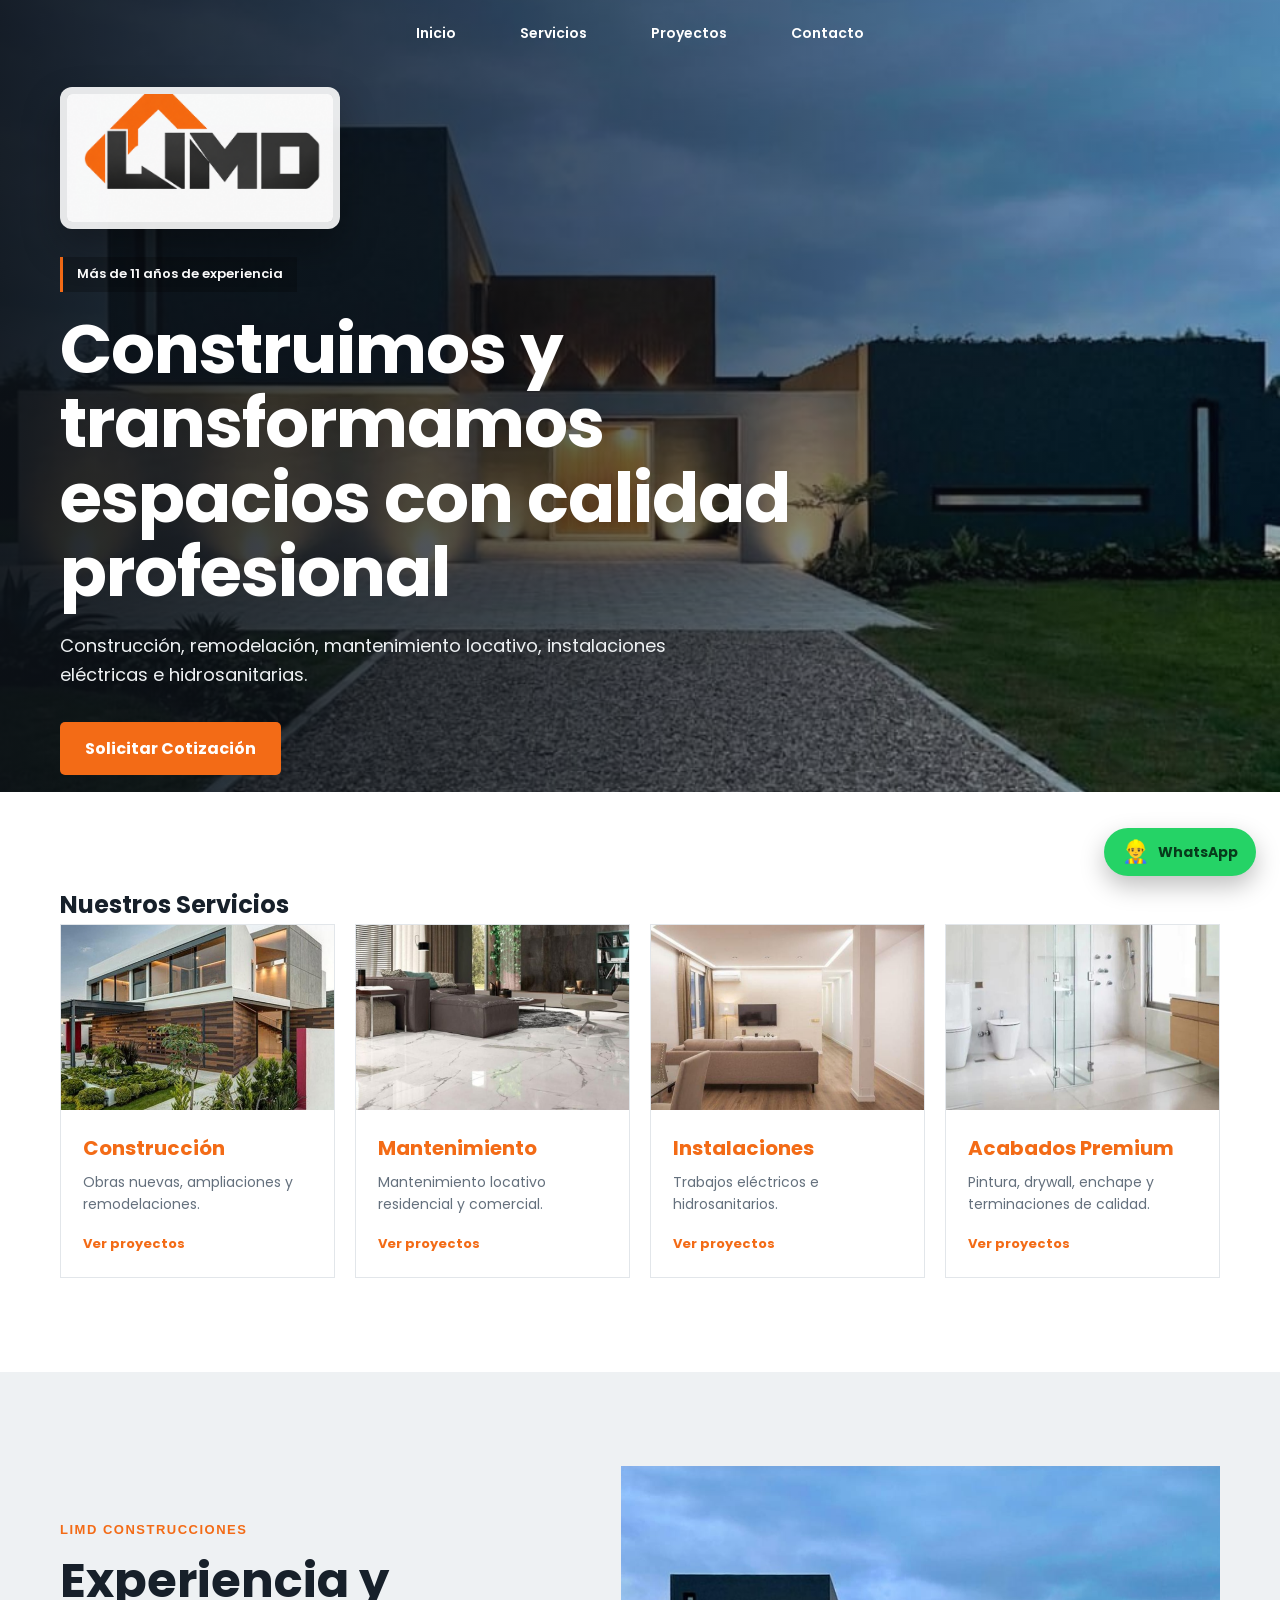
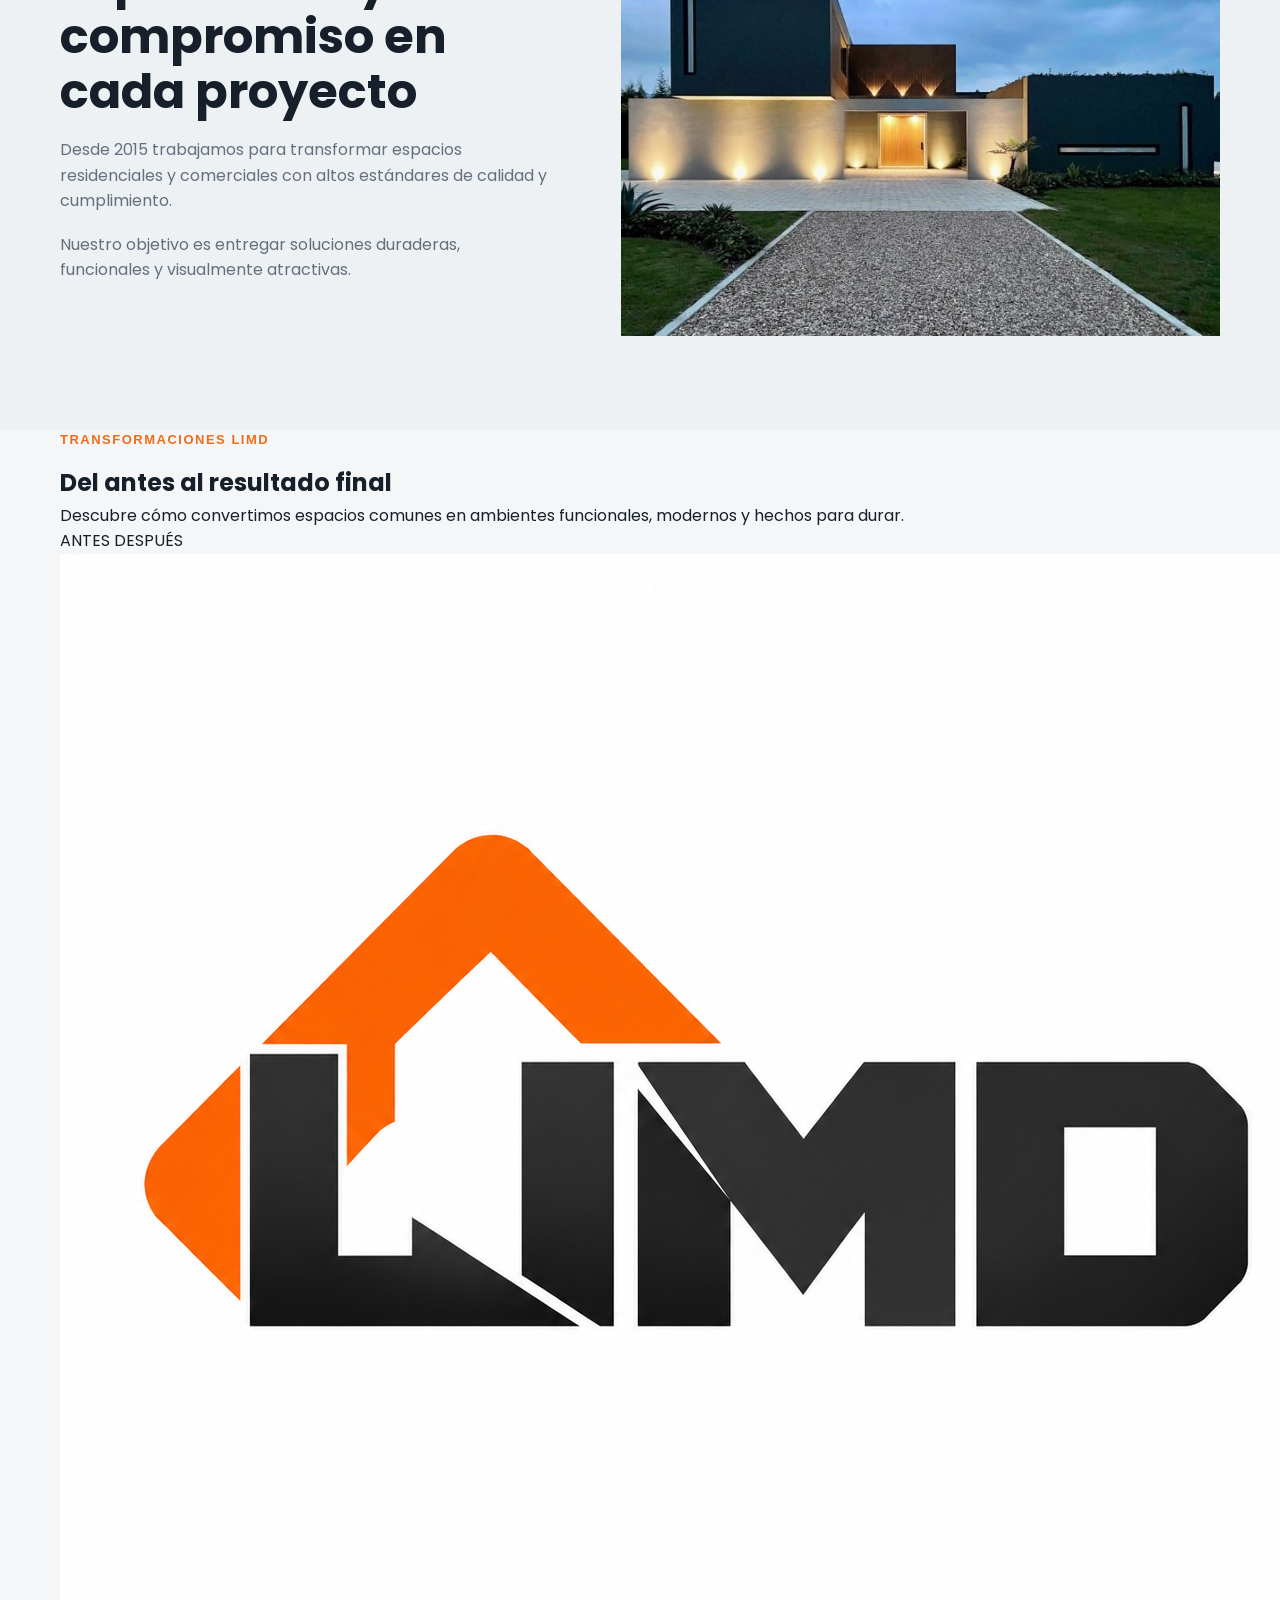
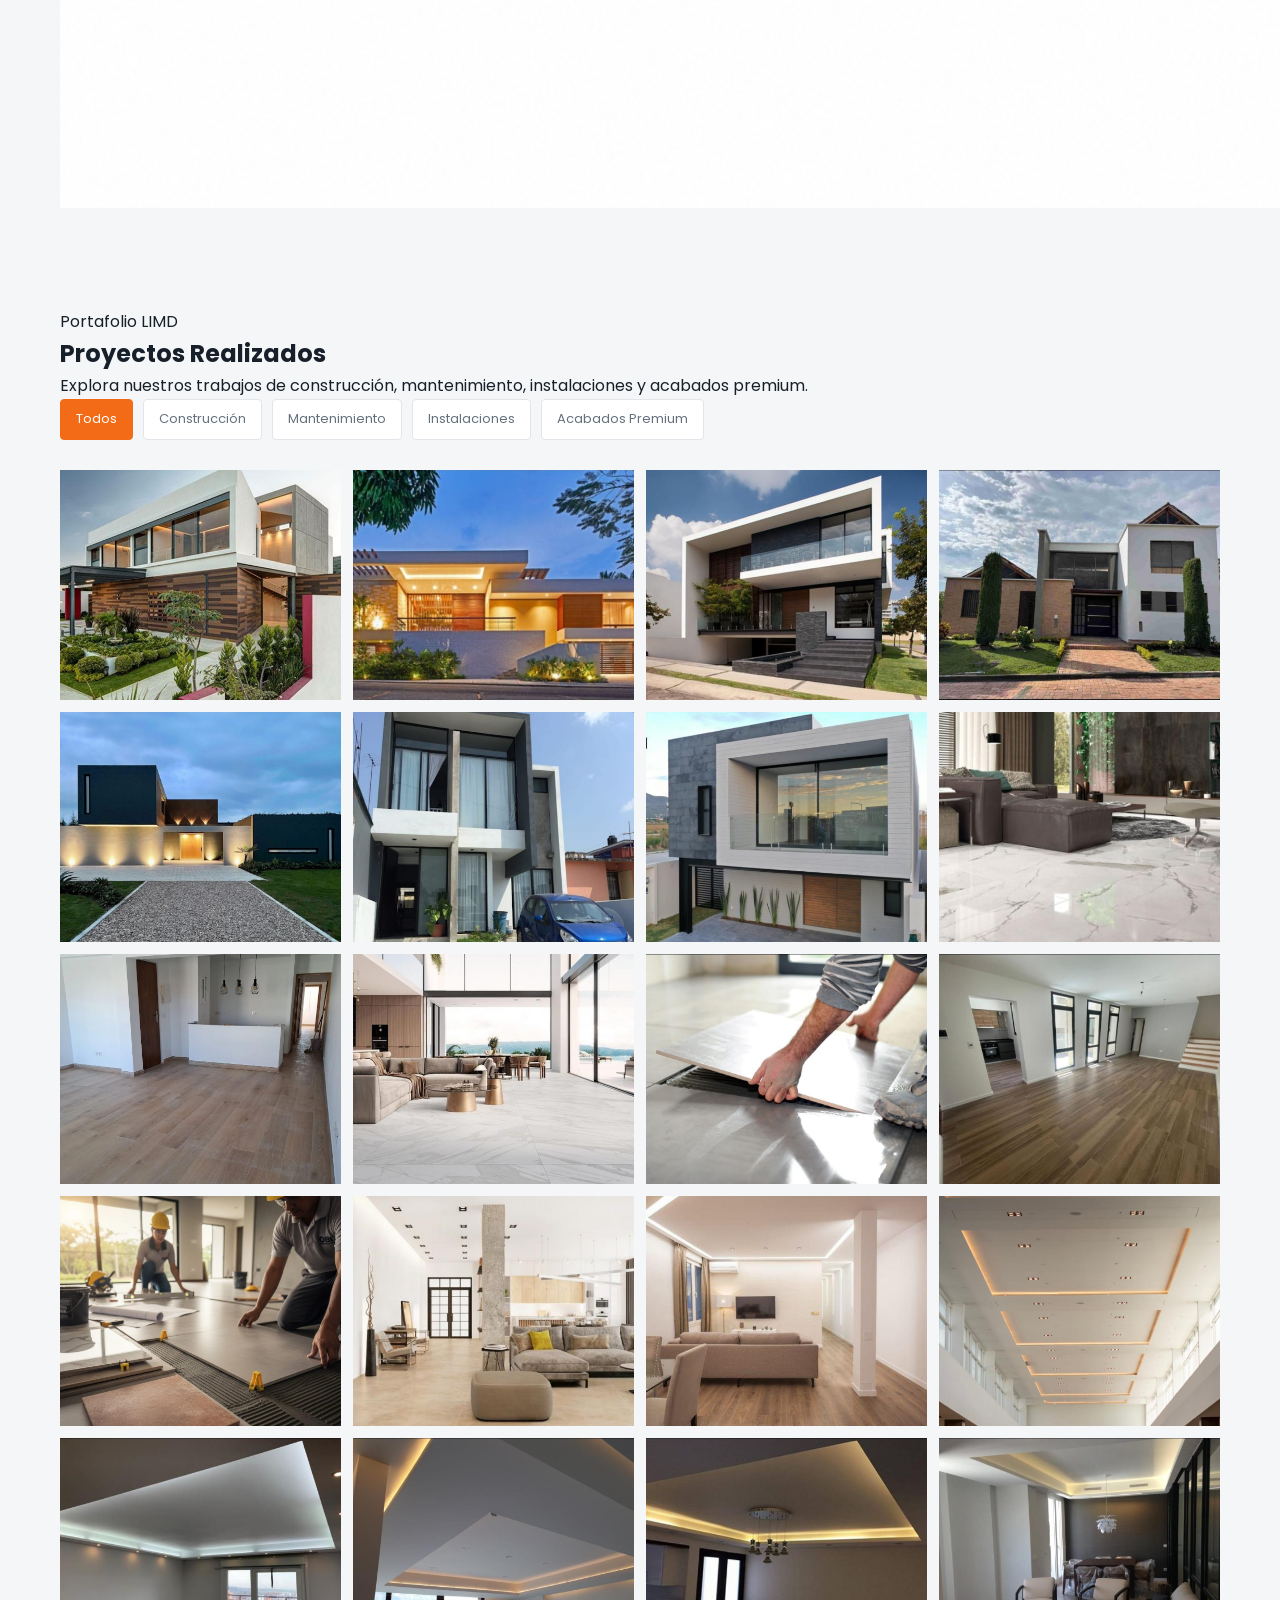
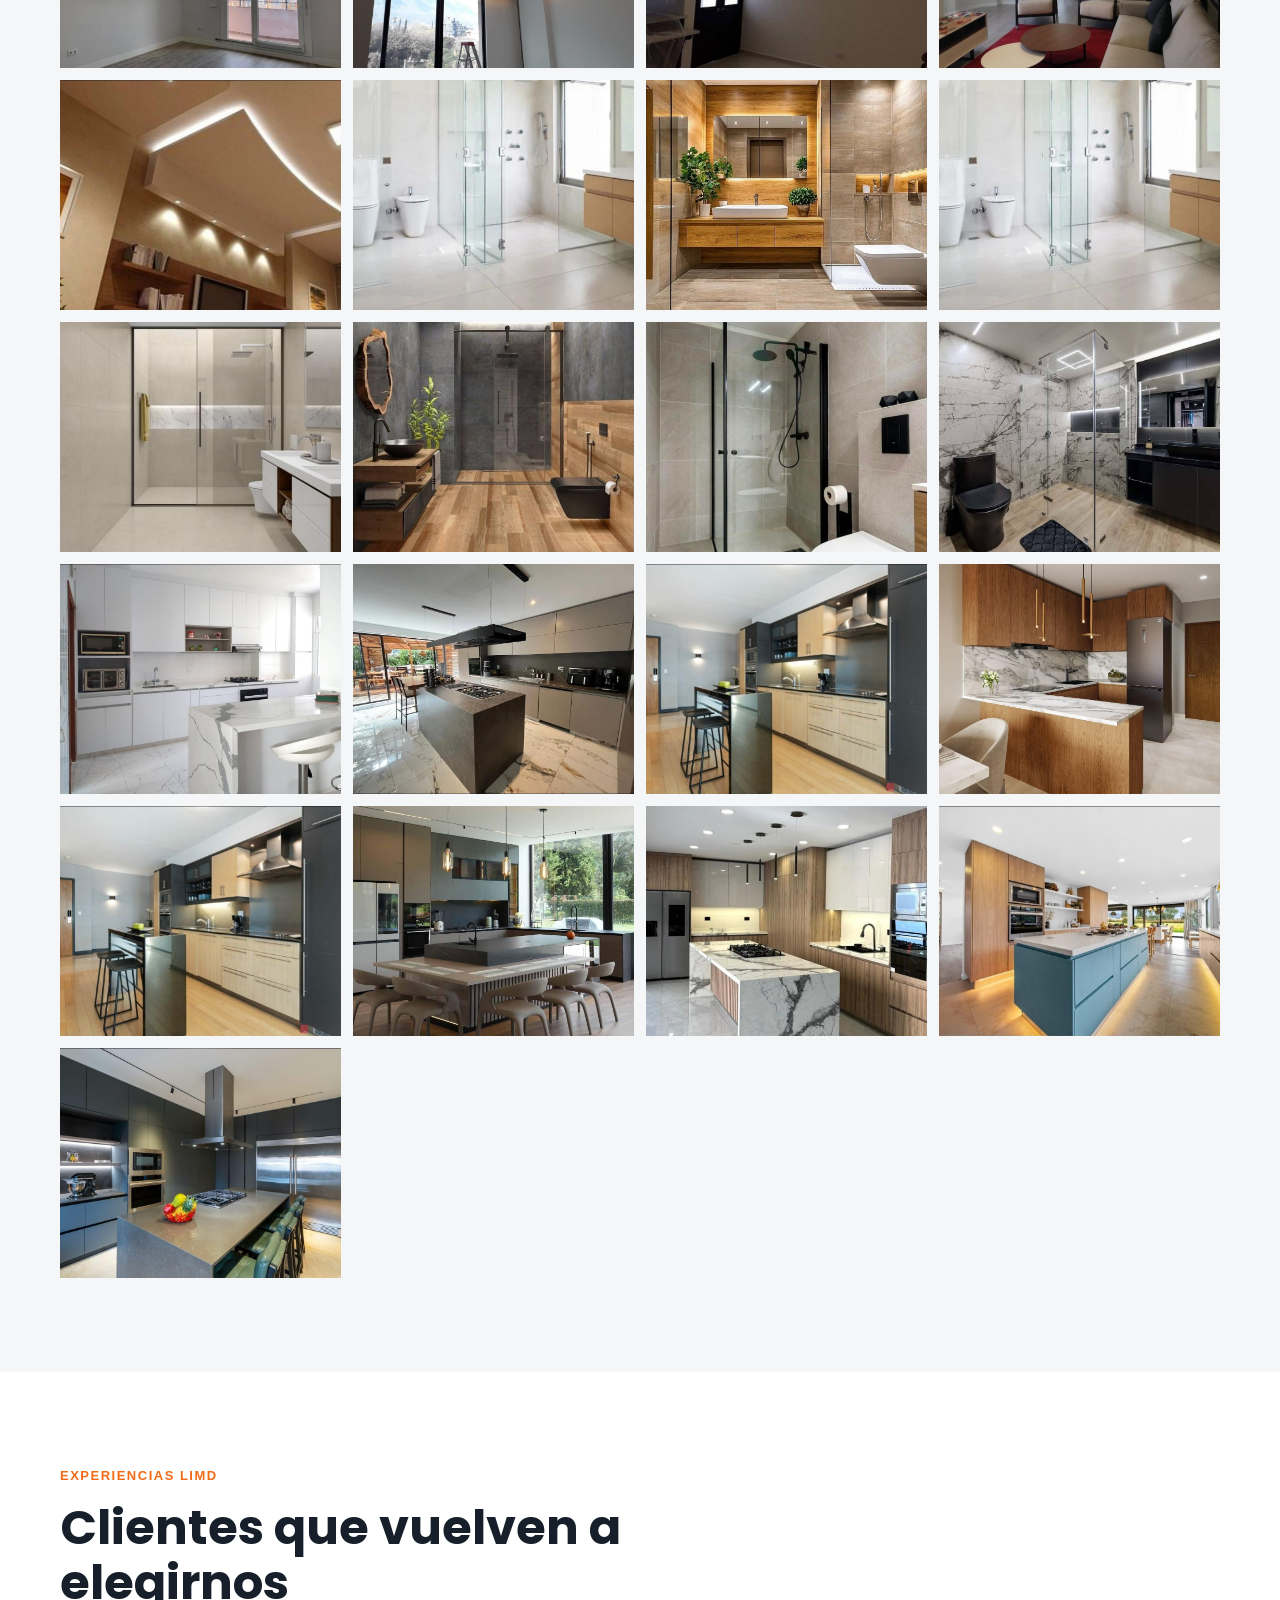
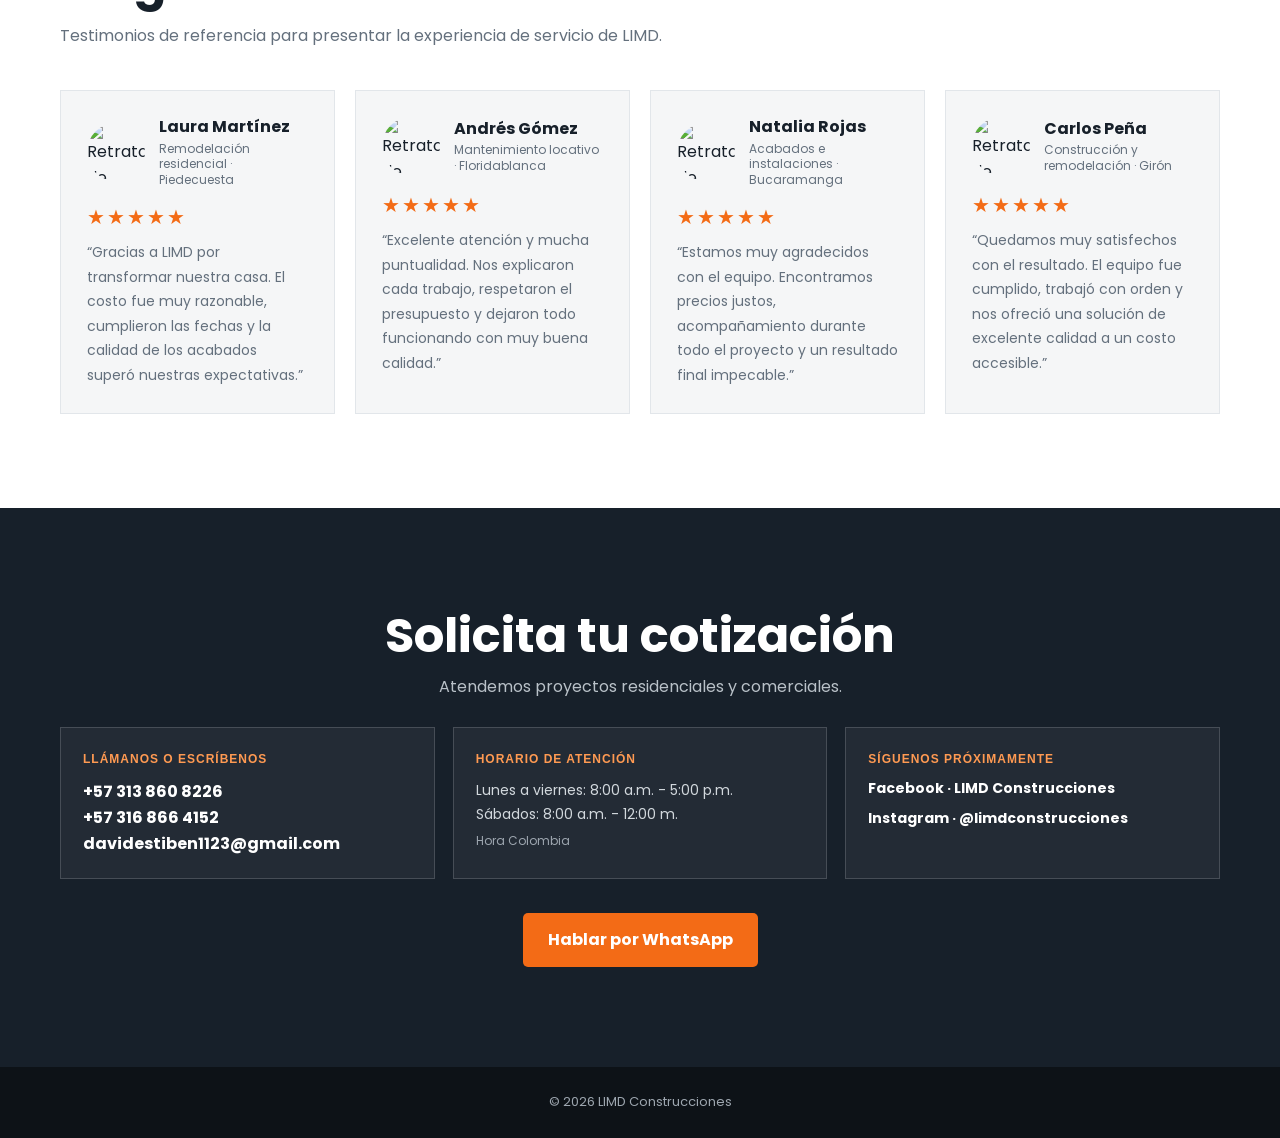
==== commit fbb7888b: "Update index.html" ====
--- a/index.html
+++ b/index.html
@@ -136,11 +136,33 @@
 
 </section>
 
+<section class="before-after" id="antes-despues">
+    <div class="container before-after-grid">
+        <div class="before-after-copy">
+            <span class="section-tag">Transformaciones LIMD</span>
+            <h2>Del antes al resultado final</h2>
+            <p>Descubre cómo convertimos espacios comunes en ambientes funcionales, modernos y hechos para durar.</p>
+            <div class="before-after-labels" aria-label="Comparación del proyecto">
+                <span>ANTES</span>
+                <span>DESPUÉS</span>
+            </div>
+        </div>
+        <div class="video-frame" id="video-seccion">
+            <img class="video-logo" src="assets/servicios/logo.png" alt="LIMD Construcciones" hidden>
+            <video muted playsinline autoplay preload="metadata" poster="assets/videos/antesdespues.png" aria-label="Video de transformación antes y después">
+                Tu navegador no puede reproducir este video.
+            </video>
+        </div>
+    </div>
+</section>
+
 <section class="gallery" id="proyectos">
 
     <div class="container">
 
+        <span class="gallery-kicker">Portafolio LIMD</span>
         <h2>Proyectos Realizados</h2>
+        <p class="gallery-intro">Explora nuestros trabajos de construcción, mantenimiento, instalaciones y acabados premium.</p>
 
         <div class="gallery-filters" aria-label="Filtrar proyectos">
             <button class="filter-button active" type="button" data-filter="todos">Todos</button>
@@ -174,13 +196,11 @@
             <button class="gallery-item" type="button" data-category="instalaciones" data-title="Instalaciones"><img src="assets/servicios/instalaciones/cielos.6.jpeg" alt="Trabajo de instalación" loading="lazy"></button>
             <button class="gallery-item" type="button" data-category="acabados" data-title="Acabados Premium - Baño"><img src="assets/servicios/acabados-premium/baño-1.jpeg" alt="Acabado premium de baño" loading="lazy"></button>
             <button class="gallery-item" type="button" data-category="acabados" data-title="Acabados Premium - Baño"><img src="assets/servicios/acabados-premium/baño-2.jpeg" alt="Baño remodelado" loading="lazy"></button>
-            <button class="gallery-item" type="button" data-category="acabados" data-title="Acabados Premium - Baño"><img src="assets/servicios/acabados-premium/baño-3.jpeg" alt="Diseño de baño" loading="lazy"></button>
             <button class="gallery-item" type="button" data-category="acabados" data-title="Acabados Premium - Baño"><img src="assets/servicios/acabados-premium/baño-4.jpeg" alt="Enchape de baño" loading="lazy"></button>
             <button class="gallery-item" type="button" data-category="acabados" data-title="Acabados Premium - Baño"><img src="assets/servicios/acabados-premium/baño-5.jpeg" alt="Acabados de baño" loading="lazy"></button>
             <button class="gallery-item" type="button" data-category="acabados" data-title="Acabados Premium - Baño"><img src="assets/servicios/acabados-premium/baño-6.jpeg" alt="Baño terminado" loading="lazy"></button>
             <button class="gallery-item" type="button" data-category="acabados" data-title="Acabados Premium - Baño"><img src="assets/servicios/acabados-premium/baño-7.jpeg" alt="Remodelación de baño" loading="lazy"></button>
             <button class="gallery-item" type="button" data-category="acabados" data-title="Acabados Premium - Baño"><img src="assets/servicios/acabados-premium/baño-8.jpeg" alt="Baño contemporáneo" loading="lazy"></button>
-            <button class="gallery-item" type="button" data-category="acabados" data-title="Acabados Premium - Baño"><img src="assets/servicios/acabados-premium/baño-9.jpeg" alt="Detalle de baño" loading="lazy"></button>
             <button class="gallery-item" type="button" data-category="acabados" data-title="Acabados Premium - Cocina"><img src="assets/servicios/acabados-premium/cocina-1.jpeg" alt="Cocina remodelada" loading="lazy"></button>
             <button class="gallery-item" type="button" data-category="acabados" data-title="Acabados Premium - Cocina"><img src="assets/servicios/acabados-premium/cocina-2.jpeg" alt="Acabado de cocina" loading="lazy"></button>
             <button class="gallery-item" type="button" data-category="acabados" data-title="Acabados Premium - Cocina"><img src="assets/servicios/acabados-premium/cocina-3.jpeg" alt="Cocina LIMD" loading="lazy"></button>
@@ -215,9 +235,75 @@
     let visibleItems = galleryItems;
     let currentIndex = 0;
 
+    document.querySelectorAll('img').forEach(image => image.addEventListener('error', () => {
+        const removable = image.closest('.gallery-item, .service-card, .hero-logo');
+        if (removable) removable.remove();
+        else image.hidden = true;
+    }));
+
+    const beforeAfterSection = document.querySelector('.before-after');
+    const beforeAfterVideo = document.querySelector('.video-frame video');
+    const beforeAfterLogo = document.querySelector('.video-logo');
+    const beforeAfterVideos = [
+        'assets/videos/ambiente1.mp4',
+        'assets/videos/ambiente2.mp4',
+        'assets/videos/ambiente3.mp4',
+        'assets/videos/ambiente4.mp4'
+    ];
+    let beforeAfterVideoIndex = 0;
+
+    function loadBeforeAfterVideo(index) {
+        beforeAfterVideoIndex = index;
+        beforeAfterVideo.src = beforeAfterVideos[beforeAfterVideoIndex];
+        beforeAfterVideo.load();
+    }
+
+    beforeAfterVideo.addEventListener('loadeddata', () => {
+        beforeAfterLogo.hidden = true;
+        beforeAfterVideo.play().catch(() => {});
+    });
+    beforeAfterVideo.addEventListener('error', () => {
+        if (beforeAfterVideoIndex < beforeAfterVideos.length - 1) {
+            loadBeforeAfterVideo(beforeAfterVideoIndex + 1);
+        } else {
+            beforeAfterVideo.hidden = true;
+            beforeAfterLogo.hidden = false;
+        }
+    });
+    beforeAfterVideo.addEventListener('ended', () => {
+        if (beforeAfterVideoIndex < beforeAfterVideos.length - 1) {
+            loadBeforeAfterVideo(beforeAfterVideoIndex + 1);
+            return;
+        }
+
+        beforeAfterVideo.pause();
+        beforeAfterVideo.currentTime = 0;
+        beforeAfterVideo.hidden = true;
+        beforeAfterLogo.hidden = false;
+    });
+
+    loadBeforeAfterVideo(0);
+
+    const beforeAfterObserver = new IntersectionObserver(entries => {
+        entries.forEach(entry => {
+            if (entry.isIntersecting) {
+                if (!beforeAfterLogo.hidden) {
+                    loadBeforeAfterVideo(0);
+                    beforeAfterVideo.hidden = false;
+                    beforeAfterLogo.hidden = true;
+                }
+                beforeAfterVideo.play().catch(() => {});
+            } else {
+                beforeAfterVideo.pause();
+            }
+        });
+    }, { threshold: 0.5 });
+    beforeAfterObserver.observe(beforeAfterSection);
+
     function updateGallery(filter) {
         visibleItems = galleryItems.filter(item => filter === 'todos' || item.dataset.category === filter);
         galleryItems.forEach(item => item.hidden = !visibleItems.includes(item));
+        document.querySelector('.gallery-grid').classList.toggle('filtered', filter !== 'todos');
     }
 
     function showImage(index) {
@@ -335,6 +421,7 @@
                 <span class="contact-label">Llámanos o escríbenos</span>
                 <a href="tel:+573138608226">+57 313 860 8226</a>
                 <a href="tel:+573168664152">+57 316 866 4152</a>
+                <a href="mailto:davidestiben1123@gmail.com">davidestiben1123@gmail.com</a>
             </div>
             <div class="contact-detail">
                 <span class="contact-label">Horario de atención</span>
@@ -345,7 +432,7 @@
                 <span class="contact-label">Síguenos próximamente</span>
                 <div class="social-links">
                     <a href="https://www.facebook.com/limd.construcciones" target="_blank" rel="noopener noreferrer">Facebook · LIMD Construcciones</a>
-                    <a href="https://www.instagram.com/limd.construcciones" target="_blank" rel="noopener noreferrer">Instagram · @limd.construcciones</a>
+                    <a href="https://www.instagram.com/limdconstrucciones" target="_blank" rel="noopener noreferrer">Instagram · @limdconstrucciones</a>
                 </div>
             </div>
         </div>
--- a/style.css
+++ b/style.css
@@ -5,13 +5,13 @@
 body.lightbox-open{overflow:hidden;}
 .container{width:min(1160px,calc(100% - 40px));margin:auto;}
 header{position:absolute;inset:0 0 auto;z-index:10;padding:22px 0;color:var(--white);}
-.nav{display:flex;align-items:center;justify-content:flex-end;gap:28px;}
+.nav{display:flex;align-items:center;justify-content:center;gap:clamp(28px,7vw,96px);width:100%;}
 .logo{display:flex;align-items:center;gap:12px;color:var(--white);text-decoration:none;min-width:0;}
 .logo img{width:184px;height:96px;flex-shrink:0;object-fit:cover;object-position:center;padding:0;background:#fff;border-radius:10px;box-shadow:0 12px 28px rgba(0,0,0,.22);}
 .logo-fallback{display:flex;flex-direction:column;line-height:1.1;}
 .logo-fallback strong{font-size:28px;letter-spacing:2px;}
 .logo-fallback span{font-size:10px;color:#ff9a52;letter-spacing:.8px;text-transform:uppercase;}
-nav{display:flex;gap:28px;align-items:center;}
+nav{display:flex;gap:clamp(24px,5vw,72px);align-items:center;justify-content:center;width:100%;}
 nav a{color:var(--white);text-decoration:none;font-size:14px;font-weight:600;}
 nav a:hover{color:#ff9a52;}
 .hero{min-height:700px;height:88vh;position:relative;display:flex;align-items:center;background:url('assets/servicios/construccion/fachadas-5.jpeg') center/cover;}
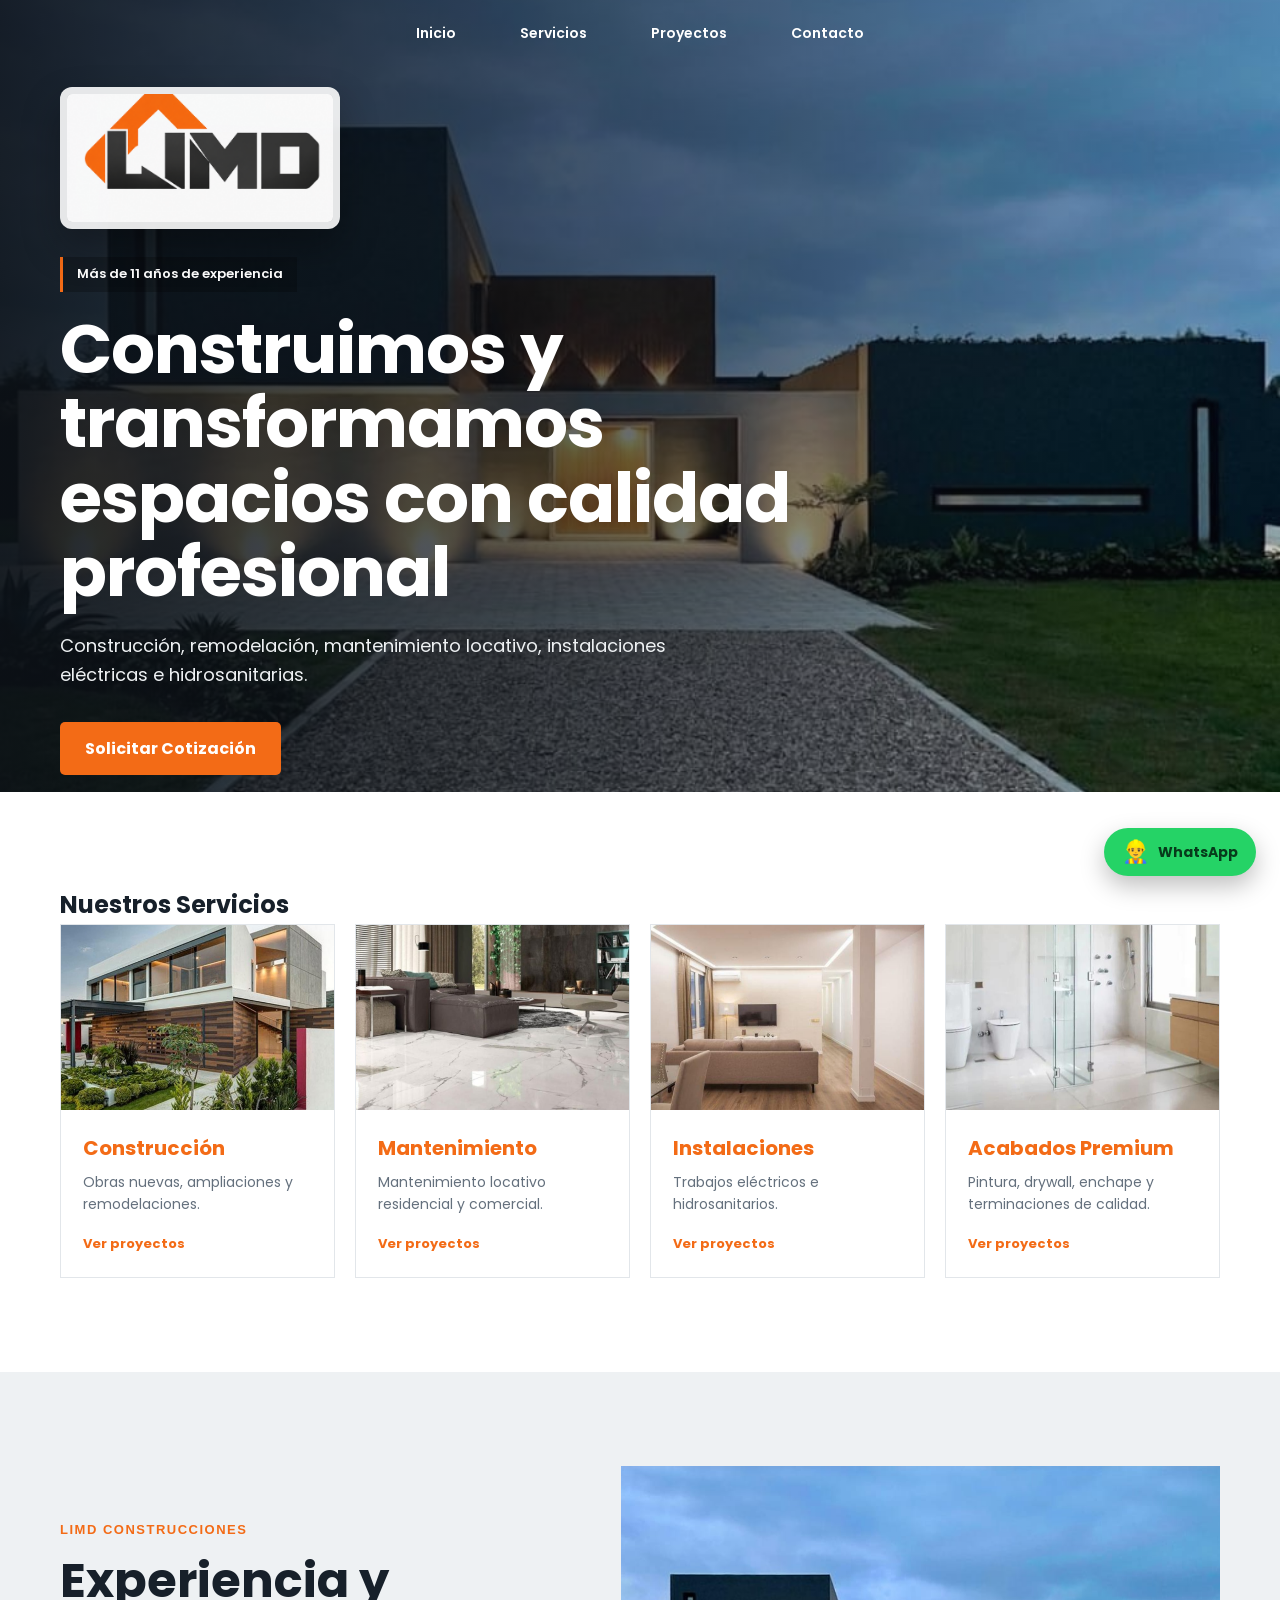
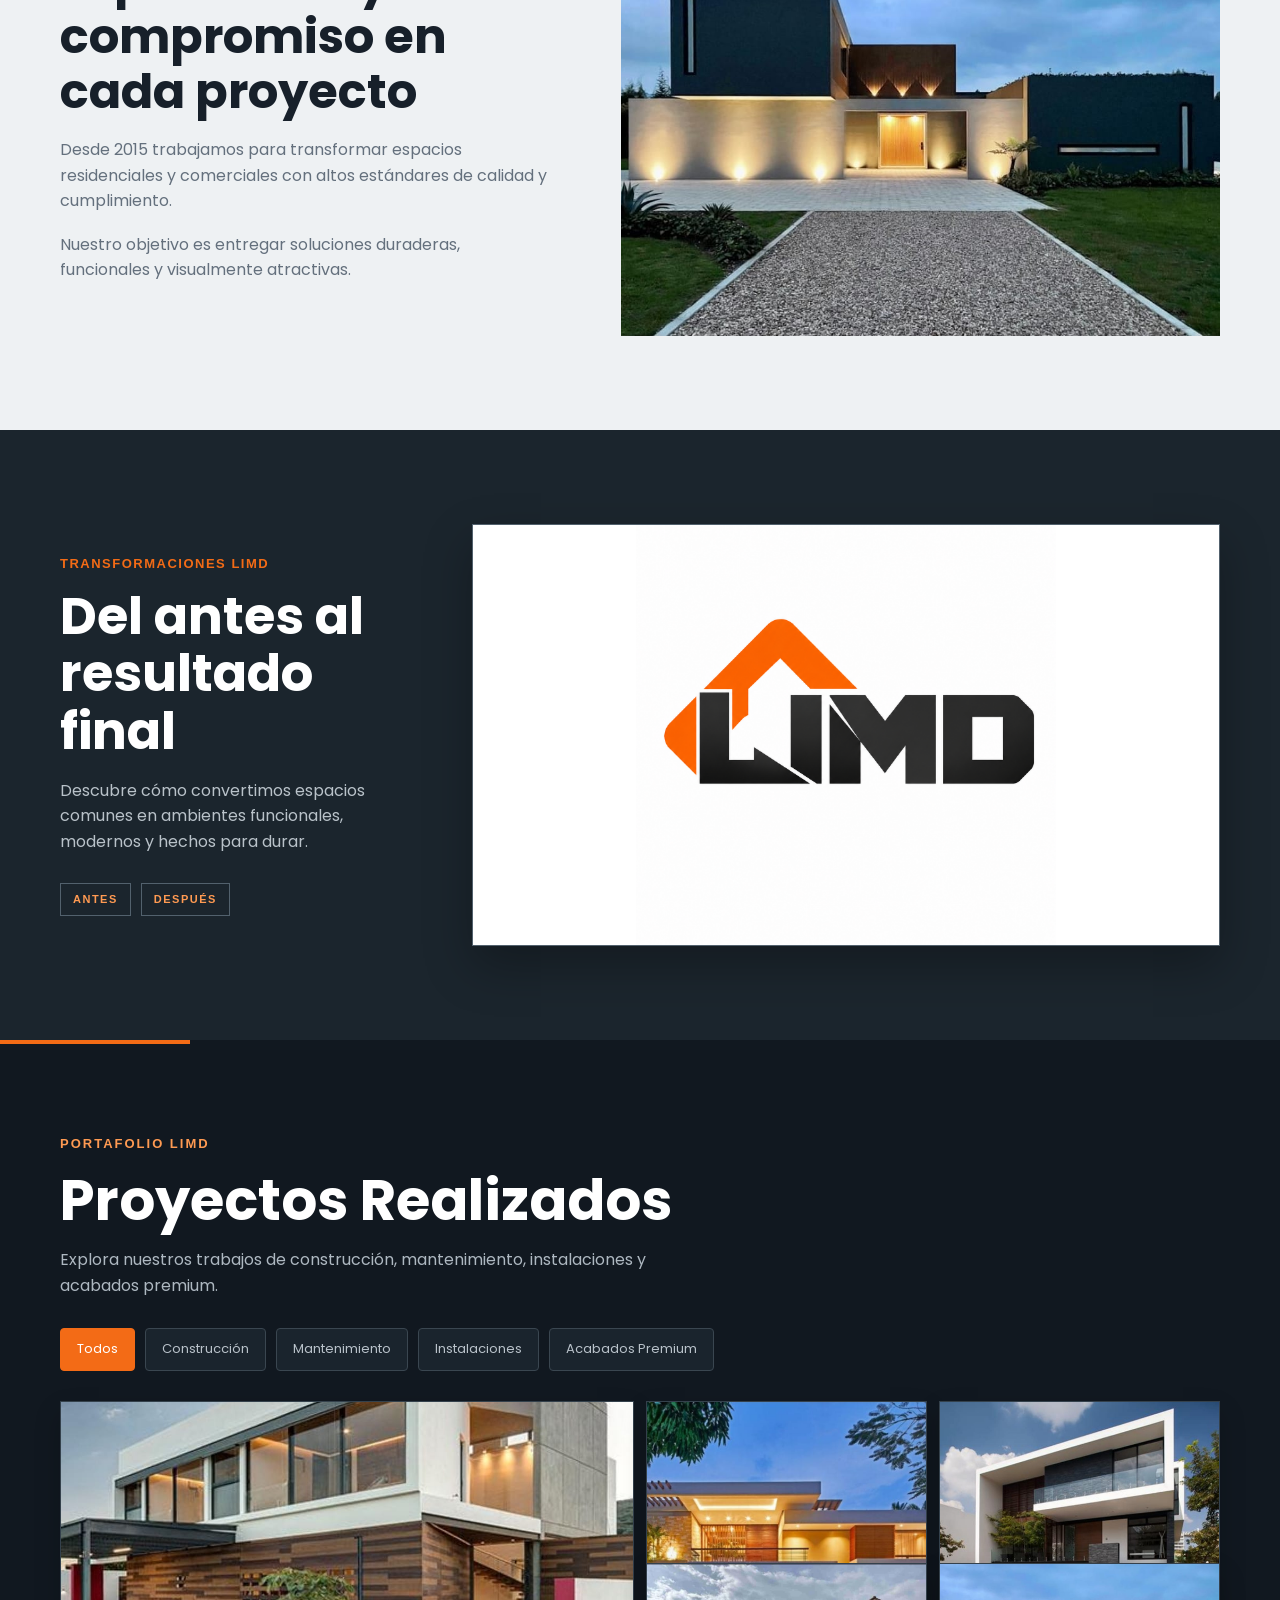
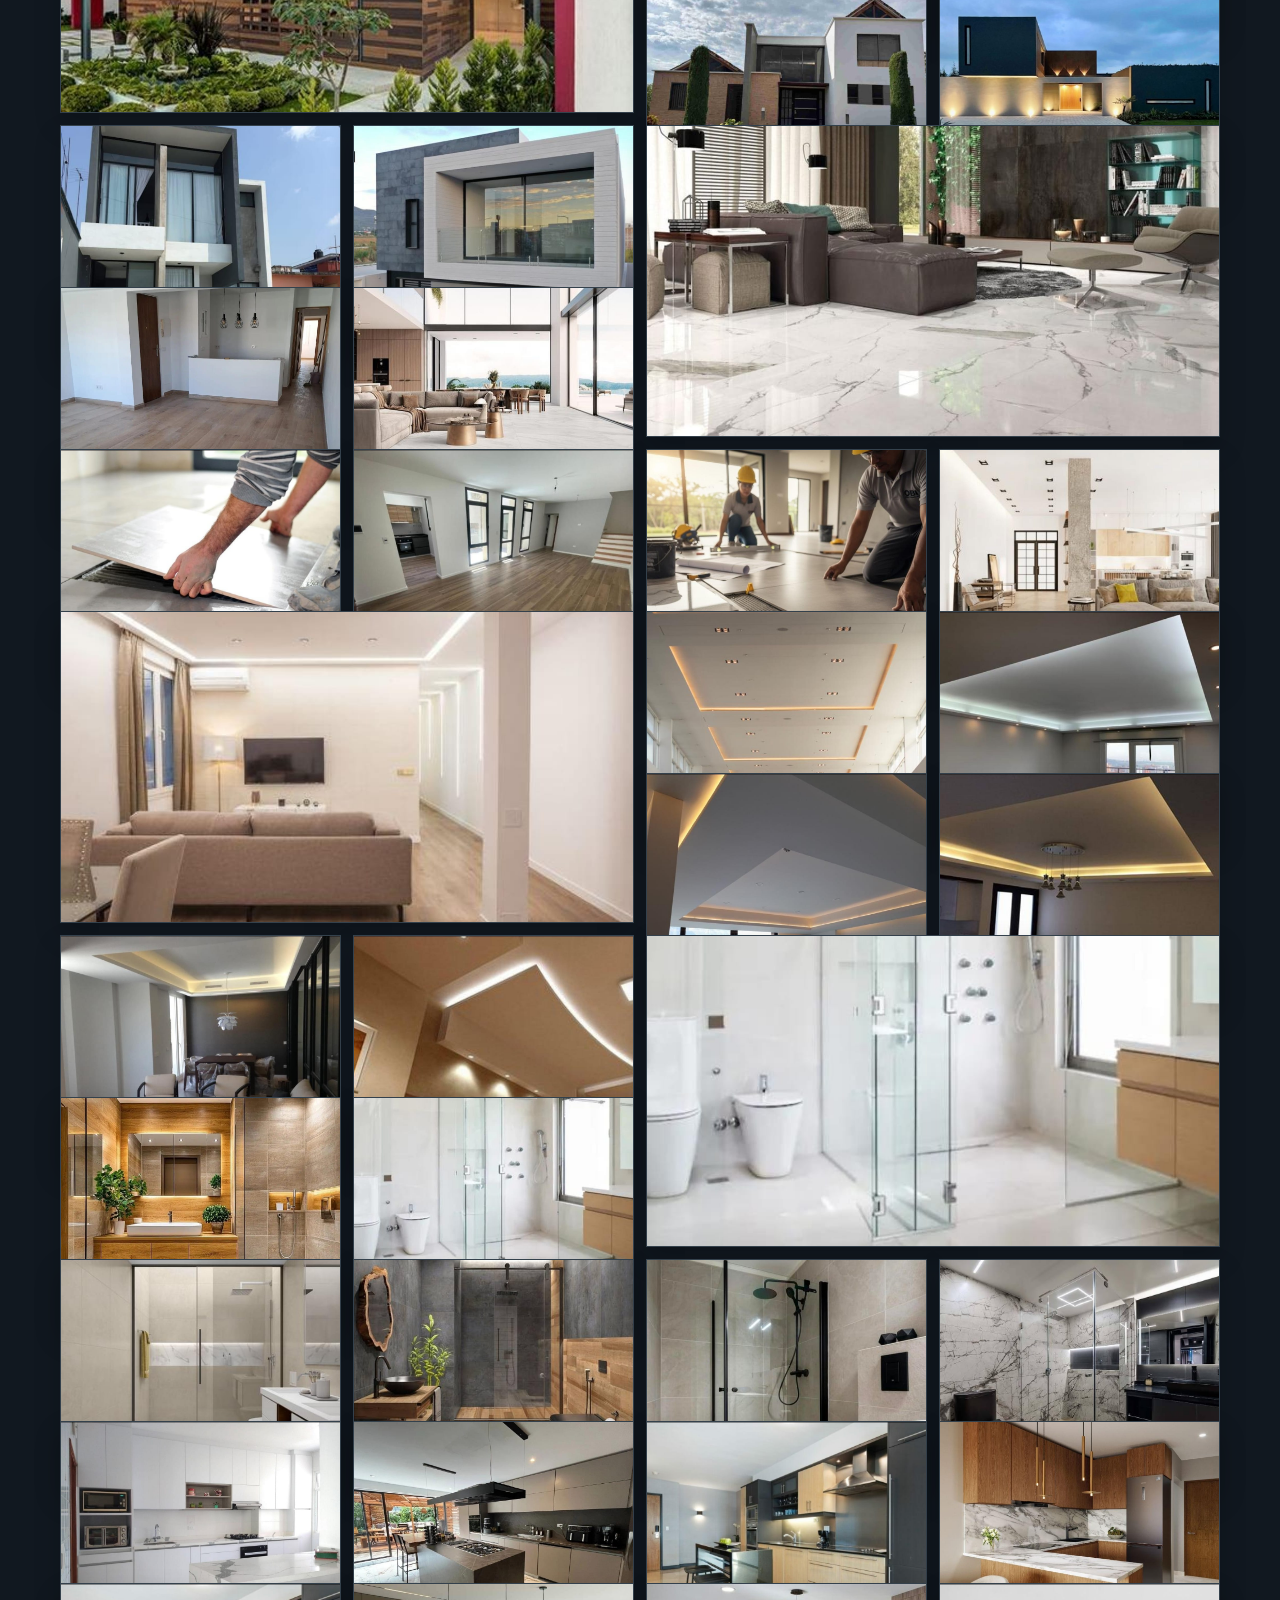
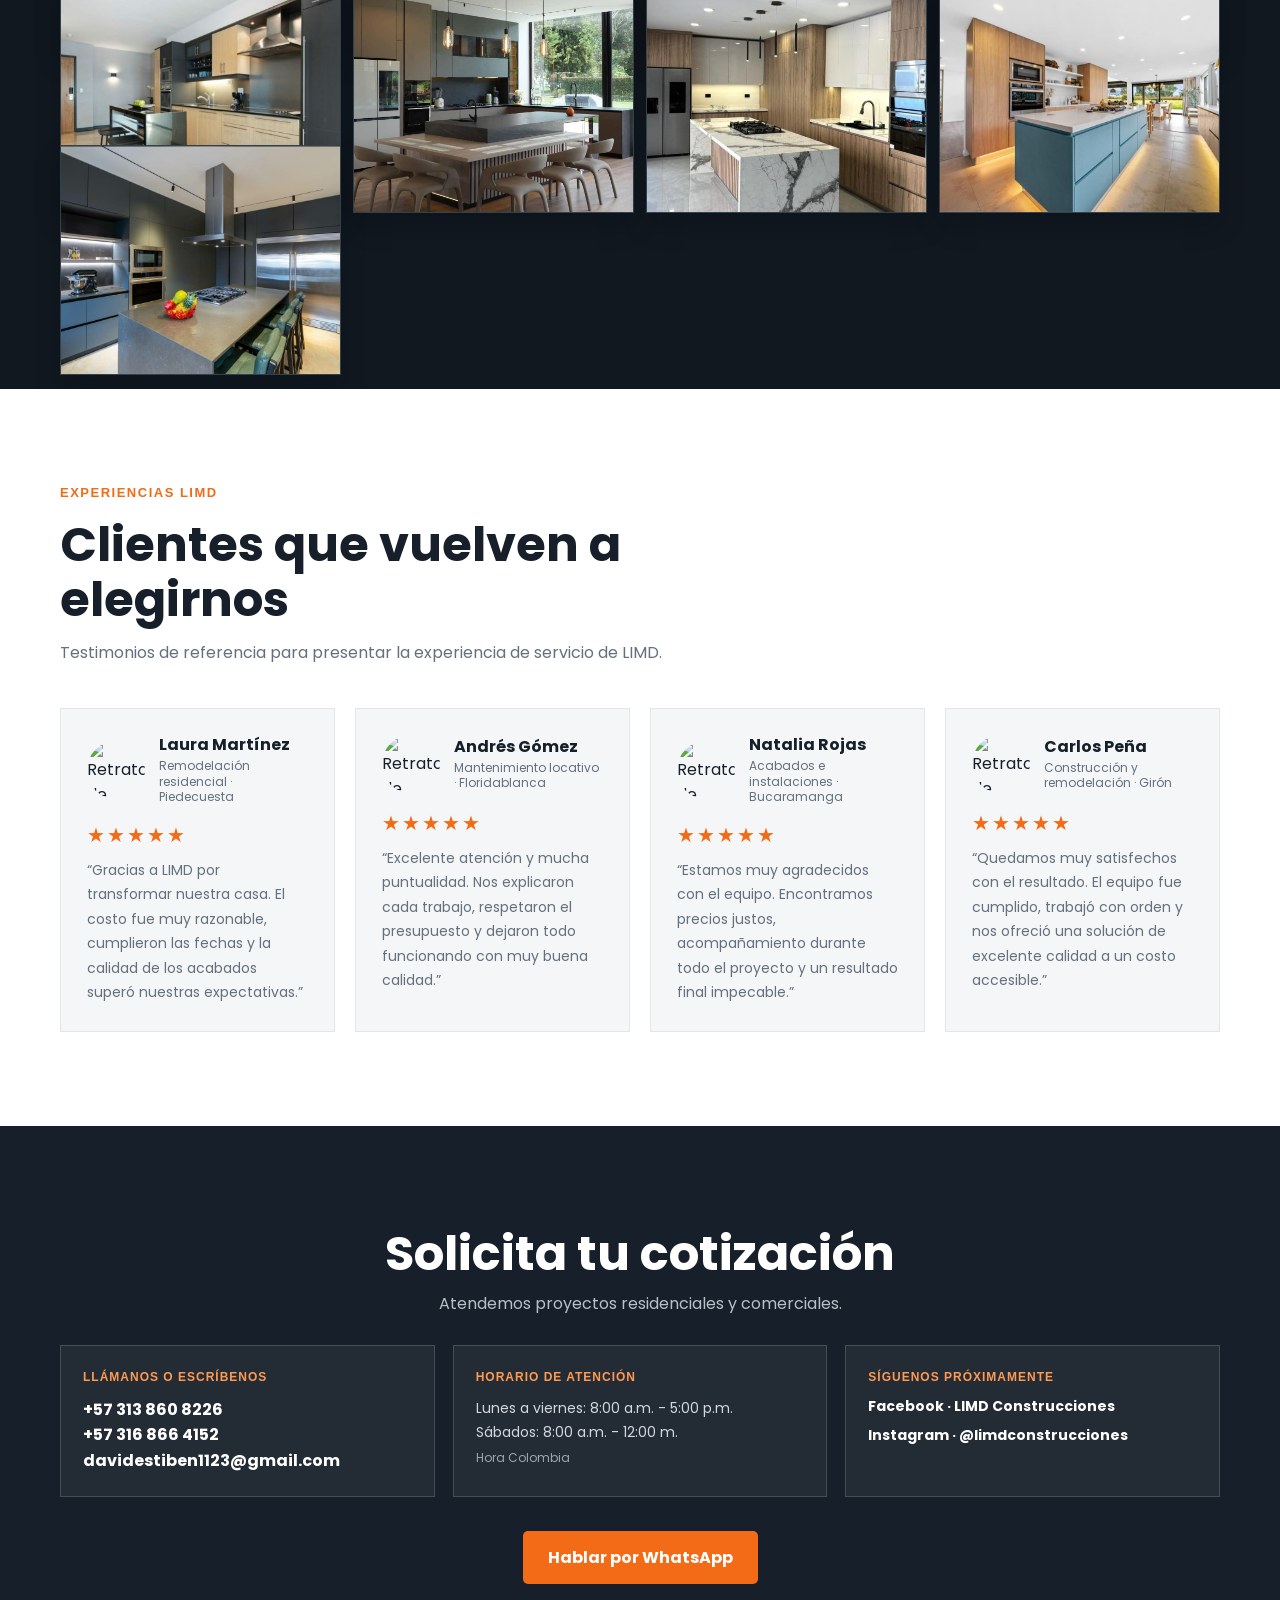
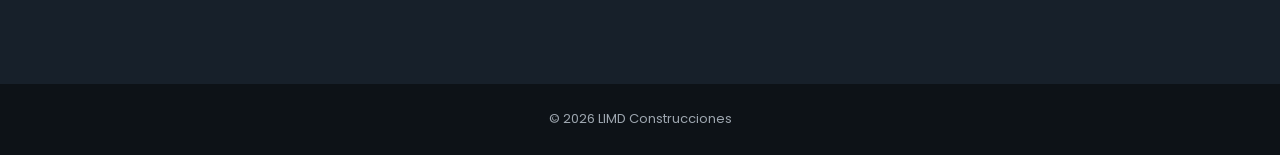
==== commit 91b8294b: "Refactor video handling for before-after section" ====
--- a/index.html
+++ b/index.html
@@ -244,17 +244,19 @@
     const beforeAfterSection = document.querySelector('.before-after');
     const beforeAfterVideo = document.querySelector('.video-frame video');
     const beforeAfterLogo = document.querySelector('.video-logo');
-    const beforeAfterVideos = [
-        'assets/videos/ambiente1.mp4',
-        'assets/videos/ambiente2.mp4',
-        'assets/videos/ambiente3.mp4',
-        'assets/videos/ambiente4.mp4'
+    const beforeAfterVideoNames = [
+        'ambiente1.mp4',
+        'ambiente2.mp4',
+        'ambiente3.mp4',
+        'ambiente4.mp4'
     ];
+    const beforeAfterVideoLocations = ['assets/videos', 'videos'];
+    let beforeAfterLocationIndex = 0;
     let beforeAfterVideoIndex = 0;
 
     function loadBeforeAfterVideo(index) {
         beforeAfterVideoIndex = index;
-        beforeAfterVideo.src = beforeAfterVideos[beforeAfterVideoIndex];
+        beforeAfterVideo.src = `${beforeAfterVideoLocations[beforeAfterLocationIndex]}/${beforeAfterVideoNames[beforeAfterVideoIndex]}`;
         beforeAfterVideo.load();
     }
 
@@ -263,15 +265,20 @@
         beforeAfterVideo.play().catch(() => {});
     });
     beforeAfterVideo.addEventListener('error', () => {
-        if (beforeAfterVideoIndex < beforeAfterVideos.length - 1) {
-            loadBeforeAfterVideo(beforeAfterVideoIndex + 1);
+        if (beforeAfterLocationIndex < beforeAfterVideoLocations.length - 1) {
+            beforeAfterLocationIndex += 1;
+            loadBeforeAfterVideo(beforeAfterVideoIndex);
+        } else if (beforeAfterVideoIndex < beforeAfterVideoNames.length - 1) {
+            beforeAfterLocationIndex = 0;
+            beforeAfterVideoIndex += 1;
+            loadBeforeAfterVideo(beforeAfterVideoIndex);
         } else {
             beforeAfterVideo.hidden = true;
             beforeAfterLogo.hidden = false;
         }
     });
     beforeAfterVideo.addEventListener('ended', () => {
-        if (beforeAfterVideoIndex < beforeAfterVideos.length - 1) {
+        if (beforeAfterVideoIndex < beforeAfterVideoNames.length - 1) {
             loadBeforeAfterVideo(beforeAfterVideoIndex + 1);
             return;
         }
@@ -288,6 +295,7 @@
         entries.forEach(entry => {
             if (entry.isIntersecting) {
                 if (!beforeAfterLogo.hidden) {
+                    beforeAfterLocationIndex = 0;
                     loadBeforeAfterVideo(0);
                     beforeAfterVideo.hidden = false;
                     beforeAfterLogo.hidden = true;
--- a/style.css
+++ b/style.css
@@ -44,14 +44,37 @@
 .about h2{max-width:500px;}
 .about p{max-width:520px;margin-top:18px;color:var(--muted);}
 .about-image img{display:block;width:100%;height:470px;object-fit:cover;}
-.gallery{background:var(--paper);}
+.before-after{padding:94px 0;background:#1b252d;color:var(--white);}
+.before-after-grid{display:grid;grid-template-columns:.65fr 1.35fr;align-items:center;gap:52px;}
+.before-after-copy h2{max-width:440px;font-size:clamp(32px,4vw,52px);line-height:1.12;}
+.before-after-copy p{max-width:440px;margin-top:18px;color:#b9c2c9;}
+.before-after-labels{display:flex;gap:10px;margin-top:28px;}
+.before-after-labels span{padding:7px 12px;border:1px solid #52616d;color:#ff9a52;font-size:11px;font-weight:800;letter-spacing:1.5px;}
+.video-frame{position:relative;overflow:hidden;background:#0d1318;border:1px solid #52616d;box-shadow:0 20px 45px rgba(0,0,0,.28);}
+.video-frame video{display:block;width:100%;max-width:100%;aspect-ratio:16 / 9;object-fit:cover;}
+.video-logo{display:block;width:100%;aspect-ratio:16 / 9;object-fit:contain;background:#fff;}
+.video-frame{min-width:0;}
+.video-frame video[hidden],.video-logo[hidden],.video-fallback[hidden]{display:none;}
+.video-fallback{padding:12px 16px;color:#aeb8c1;font-size:12px;line-height:1.5;}
+.video-fallback strong{color:#ff9a52;}
+.gallery{background:#111820;color:var(--white);position:relative;overflow:hidden;}
+.gallery:before{content:"";position:absolute;top:0;left:0;width:190px;height:4px;background:var(--orange);}
+.gallery-kicker{display:block;margin-bottom:14px;color:#ff9a52;font-size:13px;font-weight:800;letter-spacing:2px;text-transform:uppercase;}
+.gallery h2{margin-bottom:14px;color:var(--white);line-height:1.15;font-size:clamp(34px,4.5vw,56px);}
+.gallery-intro{max-width:620px;margin:0 0 30px;color:#aeb8c1;line-height:1.6;}
 .gallery-filters{display:flex;flex-wrap:wrap;gap:10px;margin-bottom:30px;}
-.filter-button{border:1px solid var(--line);padding:9px 15px;background:var(--white);color:var(--muted);font:inherit;font-size:13px;cursor:pointer;border-radius:4px;transition:.2s;}
+.filter-button{border:1px solid #3a4650;padding:10px 16px;background:#1a242d;color:#b9c2ca;font:inherit;font-size:13px;cursor:pointer;border-radius:4px;transition:.2s;}
 .filter-button:hover,.filter-button.active{border-color:var(--orange);background:var(--orange);color:var(--white);}
-.gallery-grid{display:grid;grid-template-columns:repeat(4,1fr);gap:12px;}
-.gallery-item{height:230px;border:0;padding:0;background:transparent;overflow:hidden;cursor:zoom-in;}
-.gallery-item img{display:block;width:100%;height:100%;object-fit:cover;transition:transform .4s;}
+.gallery-grid{display:grid;grid-template-columns:repeat(4,1fr);grid-auto-rows:150px;gap:12px;}
+.gallery-item{position:relative;height:230px;border:1px solid #34414c;padding:0;background:#1a242d;overflow:hidden;cursor:zoom-in;box-shadow:0 12px 25px rgba(0,0,0,.2);}
+.gallery-grid:not(.filtered) .gallery-item:nth-child(1),.gallery-grid:not(.filtered) .gallery-item:nth-child(8),.gallery-grid:not(.filtered) .gallery-item:nth-child(15),.gallery-grid:not(.filtered) .gallery-item:nth-child(22){grid-column:span 2;grid-row:span 2;height:312px;}
+.gallery-grid.filtered{grid-auto-rows:230px;}
+.gallery-grid.filtered .gallery-item{height:230px;}
+.gallery-item img{display:block;width:100%;height:100%;object-fit:cover;transition:transform .5s,filter .5s;}
+.gallery-item:after{content:attr(data-title);position:absolute;right:12px;bottom:12px;left:12px;padding:8px 10px;background:rgba(10,14,18,.78);color:#fff;text-align:left;font-size:11px;font-weight:700;letter-spacing:.4px;opacity:0;transform:translateY(8px);transition:opacity .3s,transform .3s;}
 .gallery-item:hover img{transform:scale(1.06);}
+.gallery-item:hover img{filter:brightness(.72);}
+.gallery-item:hover:after,.gallery-item:focus-visible:after{opacity:1;transform:translateY(0);}
 .gallery-item[hidden]{display:none;}
 .lightbox[hidden]{display:none;}
 .lightbox{position:fixed;inset:0;z-index:100;display:flex;align-items:center;justify-content:center;padding:36px 80px;background:rgba(8,11,14,.96);}
@@ -70,7 +93,7 @@
 .contact-details{display:grid;grid-template-columns:repeat(3,1fr);gap:18px;margin:0 auto 34px;text-align:left;}
 .contact-detail{min-height:150px;padding:22px;border:1px solid rgba(255,255,255,.16);background:rgba(255,255,255,.05);}
 .contact-label{display:block;margin-bottom:10px;color:#ff9a52;font-size:12px;font-weight:800;letter-spacing:1px;text-transform:uppercase;}
-.contact-detail a{display:block;color:var(--white);font-weight:700;text-decoration:none;}
+.contact-detail a{display:block;color:var(--white);font-weight:700;text-decoration:none;overflow-wrap:anywhere;}
 .contact-detail a:hover{color:#ff9a52;}
 .contact-detail p{margin:0;color:#d2d8dd;font-size:14px;line-height:1.7;}
 .contact-detail small{color:#9da6af;font-size:12px;}
@@ -90,6 +113,7 @@
 .whatsapp-float span{font-size:22px;line-height:1;}
 .whatsapp-float strong{font-size:14px;}
 footer{padding:25px;background:#0d1217;color:#9da6af;text-align:center;font-size:13px;}
-@media(max-width:980px){.cards{grid-template-columns:repeat(2,1fr);}.gallery-grid{grid-template-columns:repeat(3,1fr);}.about-grid{gap:38px;}.about-image img{height:380px;}.testimonial-grid{grid-template-columns:1fr 1fr;}}
-@media(max-width:680px){.container,.hero-content{width:min(100% - 28px,560px);}header{padding:10px 0;}nav{gap:14px;}nav a{font-size:12px;}.hero{min-height:650px;height:auto;padding:150px 0 90px;}.hero-content{padding:0;}.hero-logo{top:auto;width:220px;height:112px;margin-bottom:24px;}.hero p{font-size:16px;}.services,.gallery,.about,.testimonials{padding:66px 0;}.cards,.about-grid,.contact-details,.testimonial-grid{grid-template-columns:1fr;}.gallery-grid{grid-template-columns:repeat(2,1fr);gap:8px;}.gallery-item{height:180px;}.about-image img{height:300px;}.lightbox{padding:30px 52px;}.lightbox-prev{left:10px;}.lightbox-next{right:10px;}.whatsapp-float{right:14px;bottom:16px;padding:12px 15px;}.whatsapp-float strong{font-size:13px;}}
-@media(max-width:420px){.logo img{width:88px;height:88px;}nav{gap:9px;}nav a{font-size:10px;}.gallery-grid{grid-template-columns:1fr;}.gallery-item{height:240px;}}
+@media(max-width:980px){.cards{grid-template-columns:repeat(2,1fr);}.gallery-grid{grid-template-columns:repeat(3,1fr);}.about-grid{gap:38px;}.about-image img{height:380px;}.testimonial-grid{grid-template-columns:1fr 1fr;}.before-after-grid{gap:38px;}}
+@media(max-width:680px){.container,.hero-content{width:min(100% - 28px,560px);}header{padding:10px 0;}nav{gap:14px;}nav a{font-size:12px;}.hero{min-height:650px;height:auto;padding:150px 0 90px;}.hero-content{padding:0;}.hero-logo{top:auto;width:220px;height:112px;margin-bottom:24px;}.hero p{font-size:16px;}.services,.gallery,.about,.testimonials,.before-after{padding:66px 0;}.cards,.about-grid,.contact-details,.testimonial-grid,.before-after-grid{grid-template-columns:1fr;}.video-poster{min-height:0;}.gallery-grid{grid-template-columns:repeat(2,1fr);grid-auto-rows:180px;gap:8px;}.gallery-grid:not(.filtered) .gallery-item:nth-child(1),.gallery-grid:not(.filtered) .gallery-item:nth-child(8),.gallery-grid:not(.filtered) .gallery-item:nth-child(15),.gallery-grid:not(.filtered) .gallery-item:nth-child(22){grid-column:span 1;grid-row:span 1;height:180px;}.gallery-item{height:180px;}.about-image img{height:300px;}.lightbox{padding:30px 52px;}.lightbox-prev{left:10px;}.lightbox-next{right:10px;}.whatsapp-float{right:14px;bottom:16px;padding:12px 15px;}.whatsapp-float strong{font-size:13px;}}
+@media(max-width:420px){.logo img{width:88px;height:88px;}nav{gap:9px;}nav a{font-size:10px;}.gallery-grid{grid-template-columns:1fr;grid-auto-rows:240px;}.gallery-item{height:240px;}}
+
